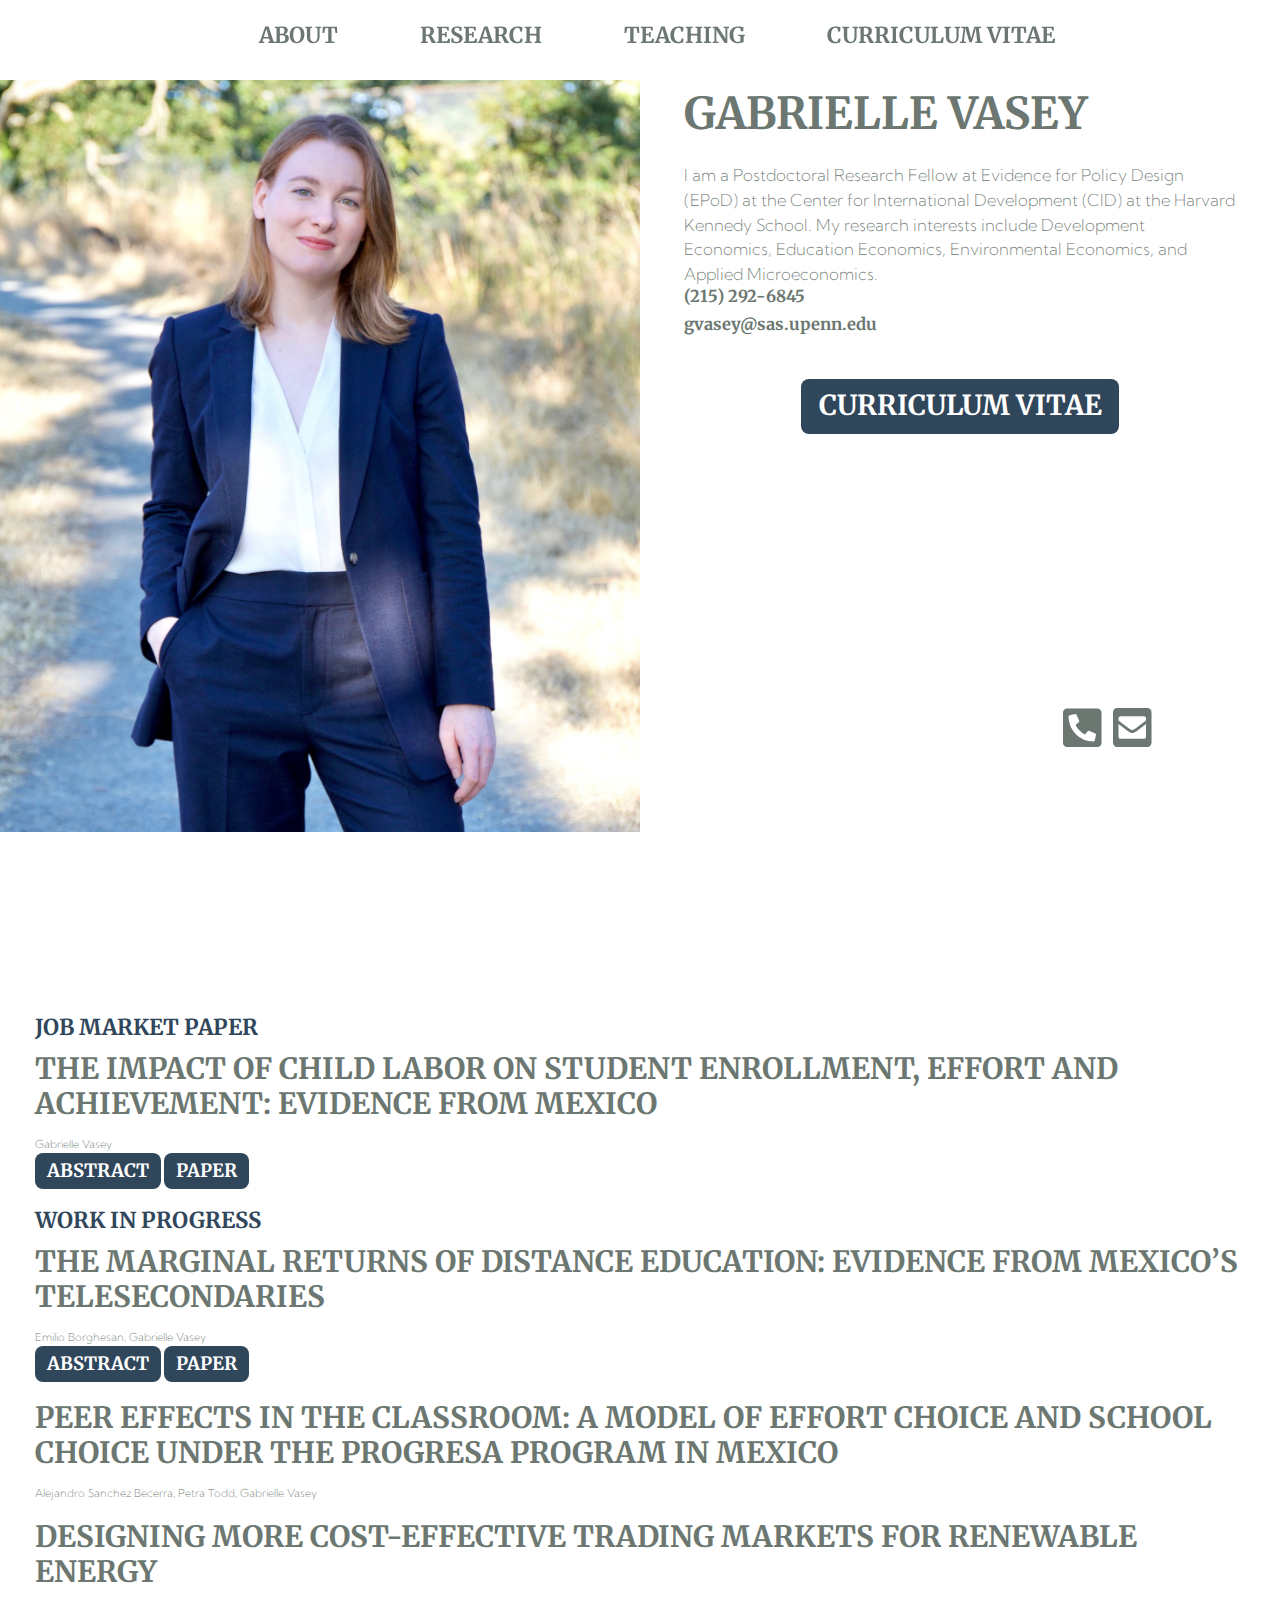
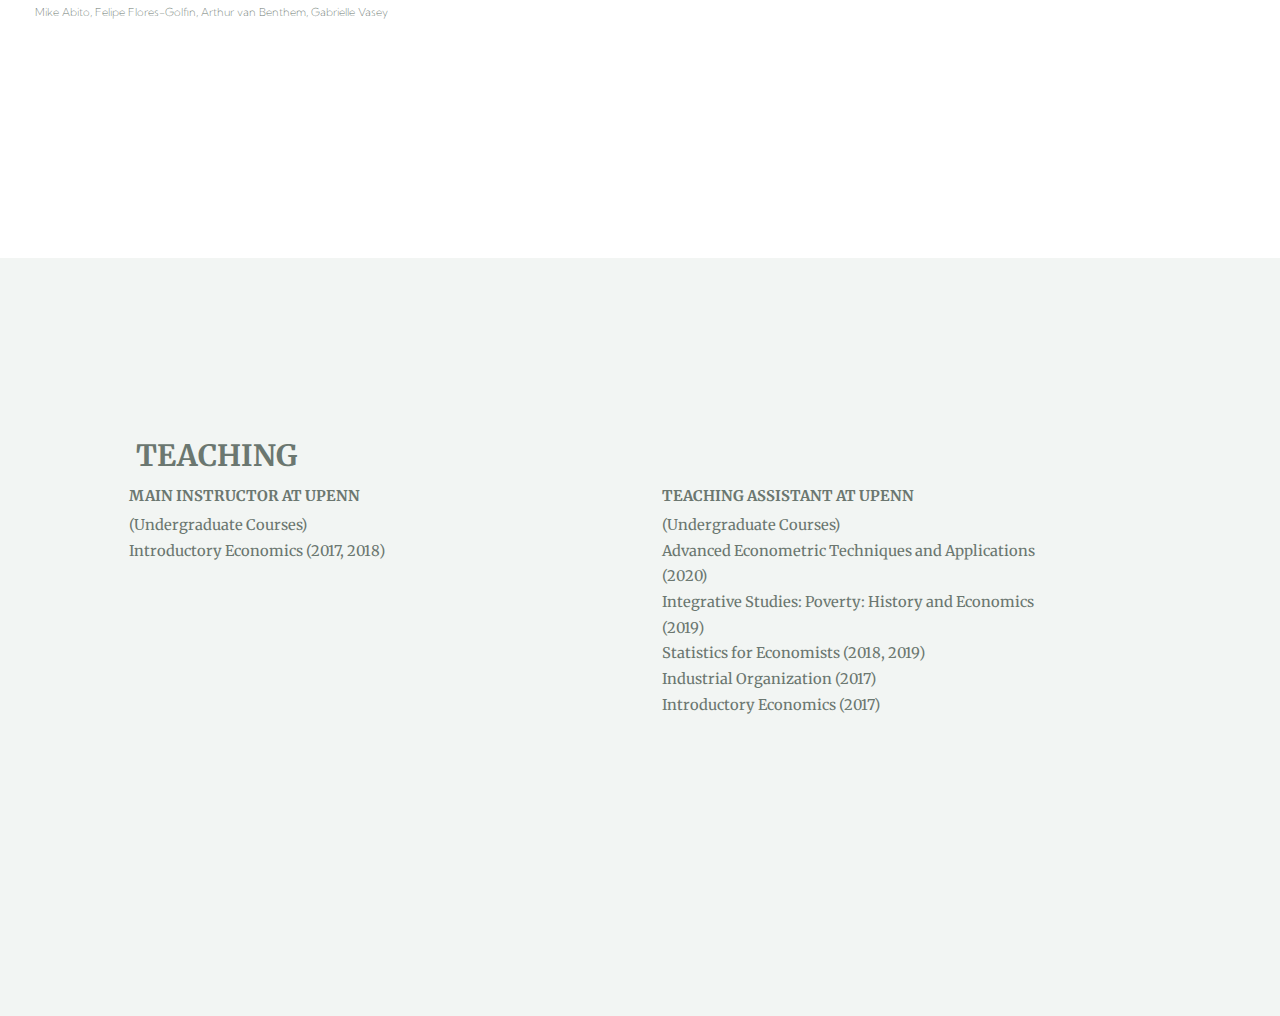
==== index.html @ e234cecf "Add files via upload" ====
<!DOCTYPE HTML>
<!--
	TXT by HTML5 UP
	html5up.net | @ajlkn
	Free for personal and commercial use under the CCA 3.0 license (html5up.net/license)
-->
<html>

	<head>

		<!-- Global site tag (gtag.js) - Google Analytics -->
		<script async src="https://www.googletagmanager.com/gtag/js?id=UA-179769980-1"></script>
		<script>
		  window.dataLayer = window.dataLayer || [];
		  function gtag(){dataLayer.push(arguments);}
		  gtag('js', new Date());

		  gtag('config', 'UA-179769980-1');
		</script>


		<title>Gabrielle Vasey</title>
		<meta charset="utf-8" />
		<meta name="viewport" content="width=device-width, initial-scale=1, user-scalable=no" />
		<meta name="keywords" content="Gabrielle, Gabby, Vasey, Upenn, Econ, Economics" />
		<link rel="stylesheet" href="assets/css/main.css" />
	</head>
	<body class="homepage is-preload">
		<div id="page-wrapper">




			<!-- Header -->
				<header id="header">
					<section id="about">
					<div class="container" >
						<div class="row">
						<profilecut><img src="images/Headshot.jpeg" class="profile"></profilecut>
						<div class="col-6 col-12-medium padd whi">
						<h1><a href="index.html" id="logo">Gabrielle Vasey</a></h1>
						<p class=“off-2”>I am a Postdoctoral Research Fellow at Evidence for Policy Design (EPoD)
							at the Center for International Development (CID) at the Harvard Kennedy School. My
							research interests include Development Economics, Education Economics, Environmental Economics, and
							Applied Microeconomics.</p>
							<h2>(215) 292-6845</h1>
							<h2>gvasey@sas.upenn.edu</h1>
						<ul class="actions">
							<li><a href="GabrielleVasey_CV.pdf" class="button">Curriculum Vitae</a></li>
						</ul></div>
					</div>
					</div>
				</section>
				</header>

			<!-- Nav -->
				<nav class="" id="nav">
					<ul>
						<li><a href="#about">About</a></li>
						<li><a href="#research">Research</a></li>
			<!-- <li><a href="#publications">Publications</a></li> -->
						<li><a href="#teaching">Teaching</a></li>
						<li><a href="GabrielleVasey_CV.pdf">Curriculum Vitae</a></li>
						<a href="tel:2152926845" class="fas fa-phone-square-alt aaaa" ></a>
						<a class="fas fa-envelope-square aaab" href="mailto:gvasey@sas.upenn.edu"></a>
					</ul>
				</nav>

				<!-- Main -->
				<section id="research" class="research smallxsuperypadd">
					<div class="container">

						<div class="row">
							<div class="col-12 	smallpadd">
								<div><h3> Job Market Paper</h3><h1>The Impact of Child Labor on Student Enrollment, Effort and Achievement: Evidence from Mexico</h1><p class="authors">Gabrielle Vasey </p></div>
								<a class="button" href="#popup1">Abstract</a>
								<div id="popup1" class="overlay">
									<div class="popup">
										<div class="padd">
										<h1>How Child Labor Impacts School Enrollment, Student Effort and Achievement
											in Mexican Junior High Schools</h1>
										<a class="close" href="#research">&times;</a>
										<div class="content">
										Abstract: When school-age children work, their education competes for their time and effort, which may lead to lower educational attainment and academic achievement. This paper develops and estimates a model of student achievement in Mexico, in which students make decisions on school enrollment, study effort and labor supply, taking into account locally available schooling options and wages. All of these decisions can affect their academic achievement in math and Spanish, which is modeled using a value-added framework. The model is a random utility model over discrete school-work alternatives, where study effort is determined as the outcome of an optimization problem under each of these alternatives. The model is estimated using a large administrative test score database on Mexican 6th grade students combined with survey data on students, parents and schools, geocode data on school locations, and wage data from the Mexican census. The empirical results show that if students were prohibited from working while in school, the national dropout rate would increase by approximately 20%, while achievement would increase in both math and Spanish. Expanding the conditional cash transfer, either in terms of the magnitude of the cash benefits or the coverage, in conjunction with prohibiting working while in school is an operational policy that would greatly reduce dropout while maintaining the gains in achievement.
										</div>
									</div>
									</div>
								</div>
									<a href="JMP_GVasey.pdf" class="button">Paper</a>
							</div>


							<div class="col-12 smallpadd">
								<div><h3> Work in Progress</h3><h1>The Marginal Returns of Distance Education: Evidence from Mexico’s Telesecondaries</h1><p class="authors">Emilio Borghesan, Gabrielle Vasey</p></div>
								<a class="button" href="#popup2">Abstract</a>
								<div id="popup2" class="overlay">
									<div class="popup">
										<div class="padd">
										<h1>The Marginal Returns of Distance Education: Evidence from Mexico’s Telesecondaries</h1>
										<a class="close" href="#research">&times;</a>
										<div class="content">
											Abstract: This paper analyzes a large-scale and long-running distance education program in Mexico. We estimate marginal treatment effects (MTEs) for learning in math and Spanish in telescundarias relative to traditional Mexican secondary schools using an empirical framework that allows for unobserved sorting on gains. The estimated MTEs reveal that school choice is not random and that the average student experiences significant improvements in both math and Spanish after just one year of attendance in telesecundarias. We conclude by estimating the effects of counterfactual policies that expand access to telesecundarias, and we conduct distributional analysis showing that telesecundarias reduce two prominent test score "gaps."
										</div>
									</div>
									</div>
								</div>
									<a href="MarginalReturns_BorghesanVasey.pdf" class="button">Paper</a>
							</div>


							<div class="col-12 smallpadd">
								<div><h1>Peer Effects in the Classroom: A Model of Effort Choice and School Choice

									under the Progresa Program in Mexico</h1><p class="authors">Alejandro Sanchez Becerra, Petra Todd, Gabrielle Vasey</p></div>
							</div>

							<div class="col-12 smallpadd">
								<div><h1>Designing More Cost-Effective Trading Markets for Renewable Energy
</h1><p class="authors">Mike Abito, Felipe Flores-Golfin, Arthur van Benthem, Gabrielle Vasey
</p></div>
							</div>










						</div>
					</div>
				</section>


				<wrapper class="superypadd bg" id="teaching" >









					<div class="container">
						<div class="row superypadd">
							<div class="col-12 off-1">
								<h1 class="smallxpadd">Teaching</h1>

							</div>

							<div class="col-4 off-1">
								<ul>
									<li><h4>Main Instructor at UPenn</h4></li>
									<li>(Undergraduate Courses)</li>
									<li>Introductory Economics (2017, 2018)</li>
								</ul>

							</div>
							<div class="col-4 off-1">
								<ul>
									<li><h4>Teaching Assistant at UPenn</h4></li>
									<li>(Undergraduate Courses)</li>
									<li>Advanced Econometric Techniques and Applications (2020)</li>
									<li>Integrative Studies: Poverty: History and Economics (2019)</li>
									<li>Statistics for Economists (2018, 2019)</li>
									<li>Industrial Organization (2017)</li>
									<li>Introductory Economics (2017)</li>
								</ul>
							</div>
						</div>
						<div class="row ypadd">
						</div>
					</div>
				</wrapper>


			<!-- Banner
				<section id="publications" class="superypadd">
					<div class="content bg">

					</div>
				</section>
 -->

			<!-- Footer -->
				<footer id="teaching" class="">

				</footer>

		</div>

		<!-- Scripts -->
			<script src="assets/js/jquery.min.js"></script>
			<script src="assets/js/jquery.dropotron.min.js"></script>
			<script src="assets/js/jquery.scrolly.min.js"></script>
			<script src="assets/js/browser.min.js"></script>
			<script src="assets/js/breakpoints.min.js"></script>
			<script src="assets/js/util.js"></script>
			<script src="assets/js/main.js"></script>
			<script src="assets/js/obs.js"></script>

			<script>
				/*---------------------------------------*/
				/*	NAVIGATION AND NAVIGATION VISIBLE ON SCROLL
				/*---------------------------------------*/
			   $( window ).on( "load", function() {
				   mainNav();
				   $(window).scroll(function() {
					   mainNav();
				   });
				   function mainNav() {
					   var top = (document.documentElement && document.documentElement.scrollTop) || document.body.scrollTop;
					   if (top > 40) $('.navbar-fixed-top').stop().animate({
						   "opacity": '1',
						   "top": '0'
					   });
					   else $('.navbar-fixed-top').stop().animate({
						   "top": '-70',
						   "opacity": '0'
					   });

				   }
					});
			   </script>

<style>

	.teaching{
	height: 100%;
		color: red;
		background: url("images/Background.png");
	}

  </style>

	</body>
</html>
---- assets/css/main.css ----
@import url("fontawesome-all.min.css");
@import url('https://fonts.googleapis.com/css2?family=Merriweather:wght@300&display=swap');
@import url('https://fonts.googleapis.com/css2?family=Kumbh+Sans:wght@300;700&display=swap');

html, body, div, span, applet, object,
iframe, h1, h2, h3, h4, h5, h6, p, blockquote,
pre, a, abbr, acronym, address, big, cite,
code, del, dfn, em, ins, kbd, q, s, samp,
small, strike, strong, sub, sup, tt, var, b,
u, i, center, dl, dt, dd, ol, ul, li, fieldset,
form, label, legend, table, caption, tbody,
tfoot, thead, tr, th, td, article, aside,
canvas, details, embed, figure, figcaption,
footer, header, hgroup, menu, nav, output, ruby,
section, summary, time, mark, audio, video {
	margin: 0;
	padding: 0;
	border: 0;
	vertical-align: baseline;
	text-decoration: none;	

/*
*/

}



p {
	margin: 0;
	padding: 0;
	border: 0;
	font-size: 0.75em;
	vertical-align: baseline;
	font-weight: 200;
	font-family: 'Kumbh Sans', sans-serif;
	line-height: 1.5;
}






.bg{
	background: url("/images/Background.png") 0 0;

}

.bgcolor{
	background-color: rgba(255,255,255,0.125);
}


.smallpadd{
	padding: 0 1.4em 1.2em 1.4em	;
	text-align: left;
}
.padd{
	padding: 4em 2em;
	text-align: left;
}
.ypadd{
	padding: 4em 0 ;
}
.-ypadd{
	padding: -100% 0 0 0 ;
}
.superypadd{
	padding: 15em 0 ;
}
.xpadd{
	padding: 0 4em;
}
.smallxpadd{
	padding: 0 1em;
}
.smallxsuperypadd{
	padding: 15em 1em;
}
.navbar-fixed-top  {
	top:-70px;
	opacity:0;
	}
article, aside, details, figcaption, figure,
footer, header, hgroup, menu, nav, section {
	display: block;}

body {
	line-height: 1;
}

ol, ul {
	list-style: none;
}

blockquote, q {
	quotes: none;
}

	blockquote:before, blockquote:after, q:before, q:after {
		content: '';
		content: none;
	}

table {
	border-collapse: collapse;
	border-spacing: 0;
}

body {
	-webkit-text-size-adjust: none;
}

mark {
	background-color: transparent;
	color: inherit;
}

input::-moz-focus-inner {
	border: 0;
	padding: 0;
}

.profile{
	width: 100%;
	margin-bottom: -4px;
}

profilecut {

	padding-top: 80px;
	left: 0;
	width: 50%;
}
input, select, textarea {
	-moz-appearance: none;
	-webkit-appearance: none;
	-ms-appearance: none;
	appearance: none;
}



.box {
	width: 40%;
	margin: 0 auto;
	background: rgba(255,255,255,0.2);
	padding: 35px;
	border: 2px solid #fff;
	border-radius: 20px/50px;
	background-clip: padding-box;
	text-align: center;
  }
  
  .button {
	font-size: 1em;
	padding: 10px;
	color: #fff;
	border: 2px solid #30465b;
	border-radius: 20px/50px;
	text-decoration: none;
	cursor: pointer;
	transition: all 0.3s ease-out;
  }
  .button:hover {
	background: #30465b;
  }
  
/* popup */

  .overlay {
	position: fixed;
	top: 0;
	bottom: 0;
	left: 0;
	right: 0;
	background: rgba(0, 0, 0, 0.7);
	transition: opacity 500ms;
	visibility: hidden;
	opacity: 0;
  }
  .overlay:target {
	visibility: visible;
	opacity: 1;
  }
  
  .popup {
	overflow-y: auto;
	margin: 15em auto;
	padding: 20px;
	background: #fff;
	width: 60%;
	max-height: 65%;
	position: relative;
	transition: all 5s ease-in-out;
  }
  
  .popup h2 {
	color: #333;
	font-family: 'Merriweather', serif;
  }
  .popup .close {
	position: absolute;
	top: 20px;
	right: 30px;
	transition: all 200ms;
	font-size: 30px;
	font-weight: bold;
	text-decoration: none;
	color: #333;
  }
  .popup .close:hover {
	color: #30465b;
  }
  .popup .content {
	max-height: 30%;
	overflow: auto;
  }
  
  @media screen and (max-width: 700px){
	.box{
	  width: 70%;
	}
	.popup{
	  width: 70%;
	}
  }


/* Basic */

	html {
		box-sizing: border-box;
	}

	*, *:before, *:after {
		box-sizing: inherit;
	}

	body {
		background: #f2f5f3;
	}

		body.is-preload *, body.is-preload *:before, body.is-preload *:after {
			-moz-animation: none !important;
			-webkit-animation: none !important;
			-ms-animation: none !important;
			animation: none !important;
			-moz-transition: none !important;
			-webkit-transition: none !important;
			-ms-transition: none !important;
			transition: none !important;
		}

	body, input, textarea, select {
		font-family: 'Merriweather', serif;
		font-weight: 400;
		color: #6b7770;
		font-size: 13pt;
		line-height: 2em;
	}

	h1, h3, h4, h5, h6 {
		font-family: 'Merriweather', serif;
		font-weight: 700;
		text-transform: uppercase;
		color: #6b7770;
		margin: 0 0 0.5em 0;
		line-height: 1.2;
	}

	h2 {
		font-family: 'Merriweather', serif;
		font-weight: 700;
		color: #6b7770;
		margin: 0 0 0.5em 0;
		line-height: 1.2;
	}

	h1 a, h2 a, h3 a, h4 a, h5 a, h6 a {
		text-decoration: none;
		color: inherit;
	}

	h2 {
		font-size: 1.5em;
	}
	h2 {
		font-size: 0.75em;
	}

		h2.major {
			position: relative;
			border-top: solid 5px #e7eae8;
			font-size: 1.65em;
			text-align: center;
			margin: 0 0 3em 0;
			top: 0.775em;
		}

			h2.major span {
				background: #fff;
				position: relative;
				display: inline-block;
				top: -0.775em;
				padding: 0 1.25em 0 1.25em;
			}

	h3 {
		
		color:  #30465b;
		font-size: 1.5em;

	}

	a {
		color: #6b7770;
	}

		a:hover {
			text-decoration: none;
		}

	b, strong {
		font-weight: 700;
		color: #6b7770;
	}

	i, em {
		font-style: italic;
	}

	br.clear {
		clear: both;
	}

	sub {
		position: relative;
		top: 0.5em;
		font-size: 0.8em;
	}

	sup {
		position: relative;
		top: -0.5em;
		font-size: 0.8em;
	}

	hr {
		border: 0;
		border-top: solid 2px #E7EAE8;
		margin: 0 0 3em 0;
	}

	blockquote {
		border-left: solid 5px #E7EAE8;
		padding: 1em 0 1em 1.5em;
		font-style: italic;
	}


/* Section/Article */

	section, article {
		margin-bottom: 6em;
		background-color: white;
	}

		section > :last-child, section:last-child, article > :last-child, article:last-child {
			margin-bottom: 0;
		}

	header > p {
		display: block;
		font-family: 'Merriweather', serif;
		font-weight: 700;
		text-transform: none;
		color: #c1cac5;
	}

/* Container */

	.container {
		margin: 0 auto;
		max-width: 100%;
		width: 64em;
		padding: 0;
	}

		@media screen and (max-width: 1680px) {

			.container {
				width: 100%;
			}

		}

		@media screen and (max-width: 1280px) {

			.container {
				width: 100%;
			}

		}

		@media screen and (max-width: 980px) {

			.container {
				width: 100%;
			}

		}

		@media screen and (max-width: 736px) {

			.container {
				width: 100%;
			}

		}

		@media screen and (max-width: 360px) {

			.container {
				width: 100%;
			}

		}

/* Row */

	.row {
		display: flex;
		flex-wrap: wrap;
		box-sizing: border-box;
		align-items: stretch;
	}

		.row > * {
			box-sizing: border-box;
		}

		.row.gtr-uniform > * > :last-child {
			margin-bottom: 0;
		}

		.row.aln-left {
			justify-content: flex-start;
		}

		.row.aln-center {
			justify-content: center;
		}

		.row.aln-right {
			justify-content: flex-end;
		}

		.row.aln-top {
			align-items: flex-start;
		}

		.row.aln-middle {
			align-items: center;
		}

		.row.aln-bottom {
			align-items: flex-end;
		}

		.row > .imp {
			order: -1;
		}

		.row > .col-1 {
			width: 8.33333%;
		}

		.row > .off-1 {
			margin-left: 8.33333%;
		}

		.row > .col-2 {
			width: 16.66667%;
		}

		.row > .off-2 {
			margin-left: 16.66667%;
		}

		.row > .col-3 {
			width: 25%;
		}

		.row > .off-3 {
			margin-left: 25%;
		}

		.row > .col-4 {
			width: 33.33333%;
		}

		.row > .off-4 {
			margin-left: 33.33333%;
		}

		.row > .col-5 {
			width: 41.66667%;
		}

		.row > .off-5 {
			margin-left: 41.66667%;
		}

		.row > .col-6 {
			width: 50%;
		}

		.row > .off-6 {
			margin-left: 50%;
		}

		.row > .col-7 {
			width: 58.33333%;
		}

		.row > .off-7 {
			margin-left: 58.33333%;
		}

		.row > .col-8 {
			width: 66.66667%;
		}

		.row > .off-8 {
			margin-left: 66.66667%;
		}

		.row > .col-9 {
			width: 75%;
		}

		.row > .off-9 {
			margin-left: 75%;
		}

		.row > .col-10 {
			width: 83.33333%;
		}

		.row > .off-10 {
			margin-left: 83.33333%;
		}

		.row > .col-11 {
			width: 91.66667%;
		}

		.row > .off-11 {
			margin-left: 91.66667%;
		}

		.row > .col-12 {
			width: 100%;
		}

		.row > .off-12 {
			margin-left: 100%;
		}

		.row.gtr-0 {
			margin-top: 0px;
			margin-left: 0px;
		}

			.row.gtr-0 > * {
				padding: 0px 0 0 0px;
			}

			.row.gtr-0.gtr-uniform {
				margin-top: 0px;
			}

				.row.gtr-0.gtr-uniform > * {
					padding-top: 0px;
				}

		.row.gtr-25 {
			margin-top: -12.5px;
			margin-left: -12.5px;
		}

			.row.gtr-25 > * {
				padding: 12.5px 0 0 12.5px;
			}

			.row.gtr-25.gtr-uniform {
				margin-top: -12.5px;
			}

				.row.gtr-25.gtr-uniform > * {
					padding-top: 12.5px;
				}

		.row.gtr-50 {
			margin-top: -25px;
			margin-left: -25px;
		}

			.row.gtr-50 > * {
				padding: 25px 0 0 25px;
			}

			.row.gtr-50.gtr-uniform {
				margin-top: -25px;
			}

				.row.gtr-50.gtr-uniform > * {
					padding-top: 25px;
				}

		.row {
			margin-top: -50px;
		}

			.row.gtr-uniform {
				margin-top: -50px;
			}

				.row.gtr-uniform > * {
					padding-top: 50px;
				}

		.row.gtr-150 {
			margin-top: -75px;
			margin-left: -75px;
		}

			.row.gtr-150 > * {
				padding: 75px 0 0 75px;
			}

			.row.gtr-150.gtr-uniform {
				margin-top: -75px;
			}

				.row.gtr-150.gtr-uniform > * {
					padding-top: 75px;
				}

		.row.gtr-200 {
			margin-top: -100px;
			margin-left: -100px;
		}

			.row.gtr-200 > * {
				padding: 100px 0 0 100px;
			}

			.row.gtr-200.gtr-uniform {
				margin-top: -100px;
			}

				.row.gtr-200.gtr-uniform > * {
					padding-top: 100px;
				}

		@media screen and (max-width: 1680px) {

			.row {
				display: flex;
				flex-wrap: wrap;
				box-sizing: border-box;
				align-items: stretch;
			}

				.row > * {
					box-sizing: border-box;
				}

				.row.gtr-uniform > * > :last-child {
					margin-bottom: 0;
				}

				.row.aln-left {
					justify-content: flex-start;
				}

				.row.aln-center {
					justify-content: center;
				}

				.row.aln-right {
					justify-content: flex-end;
				}

				.row.aln-top {
					align-items: flex-start;
				}

				.row.aln-middle {
					align-items: center;
				}

				.row.aln-bottom {
					align-items: flex-end;
				}

				.row > .imp-xlarge {
					order: -1;
				}

				.row > .col-1-xlarge {
					width: 8.33333%;
				}

				.row > .off-1-xlarge {
					margin-left: 8.33333%;
				}

				.row > .col-2-xlarge {
					width: 16.66667%;
				}

				.row > .off-2-xlarge {
					margin-left: 16.66667%;
				}

				.row > .col-3-xlarge {
					width: 25%;
				}

				.row > .off-3-xlarge {
					margin-left: 25%;
				}

				.row > .col-4-xlarge {
					width: 33.33333%;
				}

				.row > .off-4-xlarge {
					margin-left: 33.33333%;
				}

				.row > .col-5-xlarge {
					width: 41.66667%;
				}

				.row > .off-5-xlarge {
					margin-left: 41.66667%;
				}

				.row > .col-6-xlarge {
					width: 50%;
				}

				.row > .off-6-xlarge {
					margin-left: 50%;
				}

				.row > .col-7-xlarge {
					width: 58.33333%;
				}

				.row > .off-7-xlarge {
					margin-left: 58.33333%;
				}

				.row > .col-8-xlarge {
					width: 66.66667%;
				}

				.row > .off-8-xlarge {
					margin-left: 66.66667%;
				}

				.row > .col-9-xlarge {
					width: 75%;
				}

				.row > .off-9-xlarge {
					margin-left: 75%;
				}

				.row > .col-10-xlarge {
					width: 83.33333%;
				}

				.row > .off-10-xlarge {
					margin-left: 83.33333%;
				}

				.row > .col-11-xlarge {
					width: 91.66667%;
				}

				.row > .off-11-xlarge {
					margin-left: 91.66667%;
				}

				.row > .col-12-xlarge {
					width: 100%;
				}

				.row > .off-12-xlarge {
					margin-left: 100%;
				}

				.row.gtr-0 {
					margin-top: 0px;
					margin-left: 0px;
				}

					.row.gtr-0 > * {
						padding: 0px 0 0 0px;
					}

					.row.gtr-0.gtr-uniform {
						margin-top: 0px;
					}

						.row.gtr-0.gtr-uniform > * {
							padding-top: 0px;
						}

				.row.gtr-25 {
					margin-top: -12.5px;
					margin-left: -12.5px;
				}

					.row.gtr-25 > * {
						padding: 12.5px 0 0 12.5px;
					}

					.row.gtr-25.gtr-uniform {
						margin-top: -12.5px;
					}

						.row.gtr-25.gtr-uniform > * {
							padding-top: 12.5px;
						}

				.row.gtr-50 {
					margin-top: -25px;
					margin-left: -25px;
				}

					.row.gtr-50 > * {
						padding: 25px 0 0 25px;
					}

					.row.gtr-50.gtr-uniform {
						margin-top: -25px;
					}

						.row.gtr-50.gtr-uniform > * {
							padding-top: 25px;
						}

				.row {
					margin-top: -50px;
				}

					.row.gtr-uniform {
						margin-top: -50px;
					}

						.row.gtr-uniform > * {
							padding-top: 50px;
						}

				.row.gtr-150 {
					margin-top: -75px;
					margin-left: -75px;
				}

					.row.gtr-150 > * {
						padding: 75px 0 0 75px;
					}

					.row.gtr-150.gtr-uniform {
						margin-top: -75px;
					}

						.row.gtr-150.gtr-uniform > * {
							padding-top: 75px;
						}

				.row.gtr-200 {
					margin-top: -100px;
					margin-left: -100px;
				}

					.row.gtr-200 > * {
						padding: 100px 0 0 100px;
					}

					.row.gtr-200.gtr-uniform {
						margin-top: -100px;
					}

						.row.gtr-200.gtr-uniform > * {
							padding-top: 100px;
						}

		}

		@media screen and (max-width: 1280px) {

			.row {
				display: flex;
				flex-wrap: wrap;
				box-sizing: border-box;
				align-items: stretch;
			}

				.row > * {
					box-sizing: border-box;
				}

				.row.gtr-uniform > * > :last-child {
					margin-bottom: 0;
				}

				.row.aln-left {
					justify-content: flex-start;
				}

				.row.aln-center {
					justify-content: center;
				}

				.row.aln-right {
					justify-content: flex-end;
				}

				.row.aln-top {
					align-items: flex-start;
				}

				.row.aln-middle {
					align-items: center;
				}

				.row.aln-bottom {
					align-items: flex-end;
				}

				.row > .imp-large {
					order: -1;
				}

				.row > .col-1-large {
					width: 8.33333%;
				}

				.row > .off-1-large {
					margin-left: 8.33333%;
				}

				.row > .col-2-large {
					width: 16.66667%;
				}

				.row > .off-2-large {
					margin-left: 16.66667%;
				}

				.row > .col-3-large {
					width: 25%;
				}

				.row > .off-3-large {
					margin-left: 25%;
				}

				.row > .col-4-large {
					width: 33.33333%;
				}

				.row > .off-4-large {
					margin-left: 33.33333%;
				}

				.row > .col-5-large {
					width: 41.66667%;
				}

				.row > .off-5-large {
					margin-left: 41.66667%;
				}

				.row > .col-6-large {
					width: 50%;
				}

				.row > .off-6-large {
					margin-left: 50%;
				}

				.row > .col-7-large {
					width: 58.33333%;
				}

				.row > .off-7-large {
					margin-left: 58.33333%;
				}

				.row > .col-8-large {
					width: 66.66667%;
				}

				.row > .off-8-large {
					margin-left: 66.66667%;
				}

				.row > .col-9-large {
					width: 75%;
				}

				.row > .off-9-large {
					margin-left: 75%;
				}

				.row > .col-10-large {
					width: 83.33333%;
				}

				.row > .off-10-large {
					margin-left: 83.33333%;
				}

				.row > .col-11-large {
					width: 91.66667%;
				}

				.row > .off-11-large {
					margin-left: 91.66667%;
				}

				.row > .col-12-large {
					width: 100%;
				}

				.row > .off-12-large {
					margin-left: 100%;
				}

				.row.gtr-0 {
					margin-top: 0px;
					margin-left: 0px;
				}

					.row.gtr-0 > * {
						padding: 0px 0 0 0px;
					}

					.row.gtr-0.gtr-uniform {
						margin-top: 0px;
					}

						.row.gtr-0.gtr-uniform > * {
							padding-top: 0px;
						}

				.row.gtr-25 {
					margin-top: -10px;
					margin-left: -10px;
				}

					.row.gtr-25 > * {
						padding: 10px 0 0 10px;
					}

					.row.gtr-25.gtr-uniform {
						margin-top: -10px;
					}

						.row.gtr-25.gtr-uniform > * {
							padding-top: 10px;
						}

				.row.gtr-50 {
					margin-top: -20px;
					margin-left: -20px;
				}

					.row.gtr-50 > * {
						padding: 20px 0 0 20px;
					}

					.row.gtr-50.gtr-uniform {
						margin-top: -20px;
					}

						.row.gtr-50.gtr-uniform > * {
							padding-top: 20px;
						}

				.row {
					margin-top: -40px;
				}

					.row.gtr-uniform {
						margin-top: -40px;
					}

						.row.gtr-uniform > * {
							padding-top: 40px;
						}

				.row.gtr-150 {
					margin-top: -60px;
					margin-left: -60px;
				}

					.row.gtr-150 > * {
						padding: 60px 0 0 60px;
					}

					.row.gtr-150.gtr-uniform {
						margin-top: -60px;
					}

						.row.gtr-150.gtr-uniform > * {
							padding-top: 60px;
						}

				.row.gtr-200 {
					margin-top: -80px;
					margin-left: -80px;
				}

					.row.gtr-200 > * {
						padding: 80px 0 0 80px;
					}

					.row.gtr-200.gtr-uniform {
						margin-top: -80px;
					}

						.row.gtr-200.gtr-uniform > * {
							padding-top: 80px;
						}

		}

		@media screen and (max-width: 980px) {

			.row {
				display: flex;
				flex-wrap: wrap;
				box-sizing: border-box;
				align-items: stretch;
			}

				.row > * {
					box-sizing: border-box;
				}

				.row.gtr-uniform > * > :last-child {
					margin-bottom: 0;
				}

				.row.aln-left {
					justify-content: flex-start;
				}

				.row.aln-center {
					justify-content: center;
				}

				.row.aln-right {
					justify-content: flex-end;
				}

				.row.aln-top {
					align-items: flex-start;
				}

				.row.aln-middle {
					align-items: center;
				}

				.row.aln-bottom {
					align-items: flex-end;
				}

				.row > .imp-medium {
					order: -1;
				}

				.row > .col-1-medium {
					width: 8.33333%;
				}

				.row > .off-1-medium {
					margin-left: 8.33333%;
				}

				.row > .col-2-medium {
					width: 16.66667%;
				}

				.row > .off-2-medium {
					margin-left: 16.66667%;
				}

				.row > .col-3-medium {
					width: 25%;
				}

				.row > .off-3-medium {
					margin-left: 25%;
				}

				.row > .col-4-medium {
					width: 33.33333%;
				}

				.row > .off-4-medium {
					margin-left: 33.33333%;
				}

				.row > .col-5-medium {
					width: 41.66667%;
				}

				.row > .off-5-medium {
					margin-left: 41.66667%;
				}

				.row > .col-6-medium {
					width: 50%;
				}

				.row > .off-6-medium {
					margin-left: 50%;
				}

				.row > .col-7-medium {
					width: 58.33333%;
				}

				.row > .off-7-medium {
					margin-left: 58.33333%;
				}

				.row > .col-8-medium {
					width: 66.66667%;
				}

				.row > .off-8-medium {
					margin-left: 66.66667%;
				}

				.row > .col-9-medium {
					width: 75%;
				}

				.row > .off-9-medium {
					margin-left: 75%;
				}

				.row > .col-10-medium {
					width: 83.33333%;
				}

				.row > .off-10-medium {
					margin-left: 83.33333%;
				}

				.row > .col-11-medium {
					width: 91.66667%;
				}

				.row > .off-11-medium {
					margin-left: 91.66667%;
				}

				.row > .col-12-medium {
					width: 100%;
				}

				.row > .off-12-medium {
					margin-left: 100%;
				}

				.row.gtr-0 {
					margin-top: 0px;
					margin-left: 0px;
				}

					.row.gtr-0 > * {
						padding: 0px 0 0 0px;
					}

					.row.gtr-0.gtr-uniform {
						margin-top: 0px;
					}

						.row.gtr-0.gtr-uniform > * {
							padding-top: 0px;
						}

				.row.gtr-25 {
					margin-top: -12.5px;
					margin-left: -12.5px;
				}

					.row.gtr-25 > * {
						padding: 12.5px 0 0 12.5px;
					}

					.row.gtr-25.gtr-uniform {
						margin-top: -12.5px;
					}

						.row.gtr-25.gtr-uniform > * {
							padding-top: 12.5px;
						}

				.row.gtr-50 {
					margin-top: -25px;
					margin-left: -25px;
				}

					.row.gtr-50 > * {
						padding: 25px 0 0 25px;
					}

					.row.gtr-50.gtr-uniform {
						margin-top: -25px;
					}

						.row.gtr-50.gtr-uniform > * {
							padding-top: 25px;
						}

				.row {
					margin-top: -50px;
				}
					.row.gtr-uniform {
						margin-top: -50px;
					}

						.row.gtr-uniform > * {
							padding-top: 50px;
						}

				.row.gtr-150 {
					margin-top: -75px;
					margin-left: -75px;
				}

					.row.gtr-150 > * {
						padding: 75px 0 0 75px;
					}

					.row.gtr-150.gtr-uniform {
						margin-top: -75px;
					}

						.row.gtr-150.gtr-uniform > * {
							padding-top: 75px;
						}

				.row.gtr-200 {
					margin-top: -100px;
					margin-left: -100px;
				}

					.row.gtr-200 > * {
						padding: 100px 0 0 100px;
					}

					.row.gtr-200.gtr-uniform {
						margin-top: -100px;
					}

						.row.gtr-200.gtr-uniform > * {
							padding-top: 100px;
						}

		}

		@media screen and (max-width: 736px) {

			.row {
				display: flex;
				flex-wrap: wrap;
				box-sizing: border-box;
				align-items: stretch;
			}

				.row > * {
					box-sizing: border-box;
				}

				.row.gtr-uniform > * > :last-child {
					margin-bottom: 0;
				}

				.row.aln-left {
					justify-content: flex-start;
				}

				.row.aln-center {
					justify-content: center;
				}

				.row.aln-right {
					justify-content: flex-end;
				}

				.row.aln-top {
					align-items: flex-start;
				}

				.row.aln-middle {
					align-items: center;
				}

				.row.aln-bottom {
					align-items: flex-end;
				}

				.row > .imp-small {
					order: -1;
				}

				.row > .col-1-small {
					width: 8.33333%;
				}

				.row > .off-1-small {
					margin-left: 8.33333%;
				}

				.row > .col-2-small {
					width: 16.66667%;
				}

				.row > .off-2-small {
					margin-left: 16.66667%;
				}

				.row > .col-3-small {
					width: 25%;
				}

				.row > .off-3-small {
					margin-left: 25%;
				}

				.row > .col-4-small {
					width: 33.33333%;
				}

				.row > .off-4-small {
					margin-left: 33.33333%;
				}

				.row > .col-5-small {
					width: 41.66667%;
				}

				.row > .off-5-small {
					margin-left: 41.66667%;
				}

				.row > .col-6-small {
					width: 50%;
				}

				.row > .off-6-small {
					margin-left: 50%;
				}

				.row > .col-7-small {
					width: 58.33333%;
				}

				.row > .off-7-small {
					margin-left: 58.33333%;
				}

				.row > .col-8-small {
					width: 66.66667%;
				}

				.row > .off-8-small {
					margin-left: 66.66667%;
				}

				.row > .col-9-small {
					width: 75%;
				}

				.row > .off-9-small {
					margin-left: 75%;
				}

				.row > .col-10-small {
					width: 83.33333%;
				}

				.row > .off-10-small {
					margin-left: 83.33333%;
				}

				.row > .col-11-small {
					width: 91.66667%;
				}

				.row > .off-11-small {
					margin-left: 91.66667%;
				}

				.row > .col-12-small {
					width: 100%;
				}

				.row > .off-12-small {
					margin-left: 100%;
				}

				.row.gtr-0 {
					margin-top: 0px;
					margin-left: 0px;
				}

					.row.gtr-0 > * {
						padding: 0px 0 0 0px;
					}

					.row.gtr-0.gtr-uniform {
						margin-top: 0px;
					}

						.row.gtr-0.gtr-uniform > * {
							padding-top: 0px;
						}

				.row.gtr-25 {
					margin-top: -5px;
					margin-left: -5px;
				}

					.row.gtr-25 > * {
						padding: 5px 0 0 5px;
					}

					.row.gtr-25.gtr-uniform {
						margin-top: -5px;
					}

						.row.gtr-25.gtr-uniform > * {
							padding-top: 5px;
						}

				.row.gtr-50 {
					margin-top: -10px;
					margin-left: -10px;
				}

					.row.gtr-50 > * {
						padding: 10px 0 0 10px;
					}

					.row.gtr-50.gtr-uniform {
						margin-top: -10px;
					}

						.row.gtr-50.gtr-uniform > * {
							padding-top: 10px;
						}

				.row {
					margin-top: -20px;
					margin-left: -20px;
				}

					.row.gtr-uniform {
						margin-top: -20px;
					}

						.row.gtr-uniform > * {
							padding-top: 20px;
						}

				.row.gtr-150 {
					margin-top: -30px;
					margin-left: -30px;
				}

					.row.gtr-150 > * {
						padding: 30px 0 0 30px;
					}

					.row.gtr-150.gtr-uniform {
						margin-top: -30px;
					}

						.row.gtr-150.gtr-uniform > * {
							padding-top: 30px;
						}

				.row.gtr-200 {
					margin-top: -40px;
					margin-left: -40px;
				}

					.row.gtr-200 > * {
						padding: 40px 0 0 40px;
					}

					.row.gtr-200.gtr-uniform {
						margin-top: -40px;
					}

						.row.gtr-200.gtr-uniform > * {
							padding-top: 40px;
						}

		}

		@media screen and (max-width: 360px) {

			.row {
				display: flex;
				flex-wrap: wrap;
				box-sizing: border-box;
				align-items: stretch;
			}

				.row > * {
					box-sizing: border-box;
				}

				.row.gtr-uniform > * > :last-child {
					margin-bottom: 0;
				}

				.row.aln-left {
					justify-content: flex-start;
				}

				.row.aln-center {
					justify-content: center;
				}

				.row.aln-right {
					justify-content: flex-end;
				}

				.row.aln-top {
					align-items: flex-start;
				}

				.row.aln-middle {
					align-items: center;
				}

				.row.aln-bottom {
					align-items: flex-end;
				}

				.row > .imp-xsmall {
					order: -1;
				}

				.row > .col-1-xsmall {
					width: 8.33333%;
				}

				.row > .off-1-xsmall {
					margin-left: 8.33333%;
				}

				.row > .col-2-xsmall {
					width: 16.66667%;
				}

				.row > .off-2-xsmall {
					margin-left: 16.66667%;
				}

				.row > .col-3-xsmall {
					width: 25%;
				}

				.row > .off-3-xsmall {
					margin-left: 25%;
				}

				.row > .col-4-xsmall {
					width: 33.33333%;
				}

				.row > .off-4-xsmall {
					margin-left: 33.33333%;
				}

				.row > .col-5-xsmall {
					width: 41.66667%;
				}

				.row > .off-5-xsmall {
					margin-left: 41.66667%;
				}

				.row > .col-6-xsmall {
					width: 50%;
				}

				.row > .off-6-xsmall {
					margin-left: 50%;
				}

				.row > .col-7-xsmall {
					width: 58.33333%;
				}

				.row > .off-7-xsmall {
					margin-left: 58.33333%;
				}

				.row > .col-8-xsmall {
					width: 66.66667%;
				}

				.row > .off-8-xsmall {
					margin-left: 66.66667%;
				}

				.row > .col-9-xsmall {
					width: 75%;
				}

				.row > .off-9-xsmall {
					margin-left: 75%;
				}

				.row > .col-10-xsmall {
					width: 83.33333%;
				}

				.row > .off-10-xsmall {
					margin-left: 83.33333%;
				}

				.row > .col-11-xsmall {
					width: 91.66667%;
				}

				.row > .off-11-xsmall {
					margin-left: 91.66667%;
				}

				.row > .col-12-xsmall {
					width: 100%;
				}

				.row > .off-12-xsmall {
					margin-left: 100%;
				}

				.row.gtr-0 {
					margin-top: 0px;
					margin-left: 0px;
				}

					.row.gtr-0 > * {
						padding: 0px 0 0 0px;
					}

					.row.gtr-0.gtr-uniform {
						margin-top: 0px;
					}

						.row.gtr-0.gtr-uniform > * {
							padding-top: 0px;
						}

				.row.gtr-25 {
					margin-top: -3.75px;
					margin-left: -3.75px;
				}

					.row.gtr-25 > * {
						padding: 3.75px 0 0 3.75px;
					}

					.row.gtr-25.gtr-uniform {
						margin-top: -3.75px;
					}

						.row.gtr-25.gtr-uniform > * {
							padding-top: 3.75px;
						}

				.row.gtr-50 {
					margin-top: -7.5px;
					margin-left: -7.5px;
				}

					.row.gtr-50 > * {
						padding: 7.5px 0 0 7.5px;
					}

					.row.gtr-50.gtr-uniform {
						margin-top: -7.5px;
					}

						.row.gtr-50.gtr-uniform > * {
							padding-top: 7.5px;
						}

				.row {
					margin-top: -15px;
					margin-left: -15px;
				}


					.row.gtr-uniform {
						margin-top: -15px;
					}

						.row.gtr-uniform > * {
							padding-top: 15px;
						}

				.row.gtr-150 {
					margin-top: -22.5px;
					margin-left: -22.5px;
				}

					.row.gtr-150 > * {
						padding: 22.5px 0 0 22.5px;
					}

					.row.gtr-150.gtr-uniform {
						margin-top: -22.5px;
					}

						.row.gtr-150.gtr-uniform > * {
							padding-top: 22.5px;
						}

				.row.gtr-200 {
					margin-top: -30px;
					margin-left: -30px;
				}

					.row.gtr-200 > * {
						padding: 30px 0 0 30px;
					}

					.row.gtr-200.gtr-uniform {
						margin-top: -30px;
					}

						.row.gtr-200.gtr-uniform > * {
							padding-top: 30px;
						}

		}

/* Image */

	.image {
		position: relative;
		display: inline-block;
		border-radius: 8px;
	}

		.image img {
			display: block;
			width: 100%;
			border-radius: 8px;
		}

		.image:before {
			content: '';
			position: absolute;
			left: 0;
			top: 0;
			width: 100%;
			height: 100%;
			border-radius: 8px;
		}

		.image.fit {
			display: block;
			width: 100%;
		}

		.image.featured {
			display: block;
			width: 100%;
			margin: 0 0 2em 0;
		}

		.image.left {
			float: left;
			margin: 0 2em 2em 0;
		}

		.image.centered {
			display: block;
			margin: 0 0 2em 0;
		}

			.image.centered img {
				margin: 0 auto;
				width: auto;
			}

/* Button */

	input[type="button"],
	input[type="submit"],
	input[type="reset"],
	button,
	.button {
		-webkit-appearance: none;
		display: inline-block;
		font-family: 'Merriweather', serif;
		font-weight: 700;
		text-transform: uppercase;
		text-decoration: none;
		background:  #30465b;
		color: #fff;
		border: 0;
		line-height: 1em;
		border-radius: 8px;
		outline: 0;
		cursor: pointer;
		-moz-transition: background-color .2s ease-in-out;
		-webkit-transition: background-color .2s ease-in-out;
		-o-transition: background-color .2s ease-in-out;
		-ms-transition: background-color .2s ease-in-out;
		transition: background-color .2s ease-in-out;
		font-size: 1.25em;
		padding: 0.5em 0.65em;
		text-align: center;
	}

		input[type="button"]:hover,
		input[type="submit"]:hover,
		input[type="reset"]:hover,
		button:hover,
		.button:hover {
			background:   #728b9f;
		}

		input[type="button"]:active,
		input[type="submit"]:active,
		input[type="reset"]:active,
		button:active,
		.button:active {
			background:  #728b9f;
		}

		input[type="button"].alt,
		input[type="submit"].alt,
		input[type="reset"].alt,
		button.alt,
		.button.alt {
			background: #c1cac5;
		}

			input[type="button"].alt:hover,
			input[type="submit"].alt:hover,
			input[type="reset"].alt:hover,
			button.alt:hover,
			.button.alt:hover {
				background: #ccd5d0;
			}

			input[type="button"].alt:active,
			input[type="submit"].alt:active,
			input[type="reset"].alt:active,
			button.alt:active,
			.button.alt:active {
				background: #b1bab5;
			}

		input[type="button"].large,
		input[type="submit"].large,
		input[type="reset"].large,
		button.large,
		.button.large {
			font-size: 1.65em;
		}

/* List */

	ul {
		list-style-type: none;
		padding-left: 1em;
	}

		ul li {
			padding-left: 0.5em;
		}

	ol {
		list-style-type: none;
		padding-left: 1.25em;
	}

	ol li {
		padding-left: 0.25em;
	}
	.aaaa {
		font-size: 2em;
		top: 850%;
		position: absolute;
		right: calc(10% + 50px);
	}
	.aaab {
		font-size: 2em;
		top: 850%;
		right: 10%;
		position: absolute;
	}

/* Divided */

	ul.divided {
		list-style: none;
		padding-left: 0;
	}

		ul.divided > li {
			border-top: solid 2px #e7eae8;
			padding-top: 0.45em;
			margin-top: 0.45em;
			padding-left: 0;
		}

			ul.divided > li:first-child {
				border-top: 0;
				padding-top: 0;
				margin-top: 0;
			}

/* Actions */

	ul.actions {
		list-style: none;
		padding-left: 0;
		text-align: center;
		margin: 2em 0 0 0;
	}

		ul.actions li {
			display: inline-block;
			margin: 0 0 0 1em;
			padding-left: 0;
		}

			ul.actions li:first-child {
				margin-left: 0;
			}

/* Contact */

	ul.contact {
		list-style: none;
		padding-left: 0;
		cursor: default;
	}

		ul.contact li {
			-moz-transition: top .15s ease-in-out;
			-webkit-transition: top .15s ease-in-out;
			-ms-transition: top .15s ease-in-out;
			transition: top .15s ease-in-out;
			position: relative;
			display: inline-block;
			margin: 0 0.25em 0 0.25em;
			top: 0;
			padding-left: 0;
		}

			ul.contact li a {
				-moz-transition: background-color .2s ease-in-out;
				-webkit-transition: background-color .2s ease-in-out;
				-ms-transition: background-color .2s ease-in-out;
				transition: background-color .2s ease-in-out;
				display: block;
				position: relative;
				width: 48px;
				height: 48px;
				border-radius: 6px;
				outline: 0;
				background: #c1cac5;
				text-align: center;
			}

				ul.contact li a:before {
					color: #f2f5f3;
					font-size: 32px;
					line-height: 48px;
				}

			ul.contact li:hover {
				top: -5px;
			}

				ul.contact li:hover a.fa-facebook {
					background-color: #3C5A98;
				}

				ul.contact li:hover a.fa-twitter {
					background-color: #2DAAE4;
				}

				ul.contact li:hover a.fa-dribbble {
					background-color: #C4376B;
				}

				ul.contact li:hover a.fa-linkedin {
					background-color: #006599;
				}

				ul.contact li:hover a.fa-instagram {
					background-color: #2E5E86;
				}

				ul.contact li:hover a.fa-google-plus {
					background-color: #DA2713;
				}

			ul.contact li:active {
				top: 0;
			}

/* Special */

	ul.special {
		list-style: none;
		padding-left: 0;
		cursor: default;
		position: relative;
		margin: -2em 0 4em -2em;
	}

		ul.special li {
			-moz-transition: top .15s ease-in-out;
			-webkit-transition: top .15s ease-in-out;
			-ms-transition: top .15s ease-in-out;
			transition: top .15s ease-in-out;
			position: relative;
			display: inline-block;
			top: 0;
			padding: 2em 0 0 2em;
		}

			ul.special li a {
				display: block;
				outline: 0;
			}

				ul.special li a:before {
					-moz-transition: background-color .2s ease-in-out;
					-webkit-transition: background-color .2s ease-in-out;
					-ms-transition: background-color .2s ease-in-out;
					transition: background-color .2s ease-in-out;
					display: block;
					text-align: center;
					background: #c1cac5;
					border-radius: 100%;
					width: 2.25em;
					height: 2.25em;
					line-height: 2.175em;
					font-size: 5em;
					color: #fff;
				}

			ul.special li:hover {
				top: -1em;
			}

				ul.special li:hover a:before {
					background: #b9d2ce;
				}

/* Meta */

	ul.meta {
		font-size: 0.85em;
		color: #a1aaa5;
		list-style: none;
		padding-left: 0;
	}

		ul.meta li {
			position: relative;
			display: inline-block;
			margin-left: 1em;
			padding-left: 0;
		}

			ul.meta li a {
				color: inherit;
				outline: 0;
			}

			ul.meta li:first-child {
				margin-left: 0;
			}

			ul.meta li:before {
				opacity: 0.5;
				cursor: default;
				margin-right: 0.5em;
			}

/* Menu */

	ul.menu {
		list-style: none;
		padding-left: 0;
	}

		ul.menu li {
			border-left: solid 1px #E7EAE8;
			display: inline-block;
			padding: 0 0 0 0.75em;
			margin: 0 0 0 0.75em;
		}

			ul.menu li:first-child {
				border-left: 0;
				margin-left: 0;
				padding-left: 0;
			}

/* Forms */

	form label {
		display: block;
		margin: 0 0 1em 0;
		font-family: 'Merriweather', serif;
		font-weight: 700;
		text-transform: uppercase;
		color: #6b7770;
	}

	form input[type="text"],
	form input[type="email"],
	form input[type="password"],
	form select,
	form textarea {
		-webkit-appearance: none;
		display: block;
		width: 100%;
		border-radius: 8px;
		border: solid 2px #E7EAE8;
	}

		form input[type="text"]:focus,
		form input[type="email"]:focus,
		form input[type="password"]:focus,
		form select:focus,
		form textarea:focus {
			border-color:#30465b;
		}

	form input[type="text"],
	form input[type="email"],
	form input[type="password"],
	form select {
		line-height: 3em;
		padding: 0 1em;
	}

	form textarea {
		min-height: 9em;
		padding: 1em;
	}

	form ::-webkit-input-placeholder {
		color: #555 !important;
	}

	form :-moz-placeholder {
		color: #555 !important;
	}

	form ::-moz-placeholder {
		color: #555 !important;
	}

	form :-ms-input-placeholder {
		color: #555 !important;
	}

	form ::-moz-focus-inner {
		border: 0;
	}

/* Tables */

	table {
		width: 100%;
	}

		table.default {
			width: 100%;
		}

			table.default tr {
				border-top: solid 2px #E7EAE8;
			}

				table.default tr:first-child {
					border-top: 0;
				}

			table.default td {
				padding: 0.5em 1em 0.5em 1em;
			}

			table.default th {
				text-align: left;
				padding: 0.5em 1em 0.5em 1em;
				margin: 0 0 1em 0;
				font-family: 'Merriweather', serif;
				font-weight: 700;
				text-transform: uppercase;
				color: #6b7770;
			}

			table.default thead {
				background: #E7EAE8;
				color: #fff;
			}

/* Box */

	.box.highlight {
		text-align: center;
	}

		.box.highlight h2 {
			font-size: 3em;
			margin: 0 0 0.25em 0;
		}

		.box.highlight header > p {
			font-size: 1.65em;
			margin: 0 0 0.25em 0;
		}

	.box.feature {
		text-align: center;
	}

	.box.post header {
		margin: 0 0 0.25em 0;
	}

	.box.post h3 {
		font-size: 3em;
		margin: 0 0 0.25em 0;
	}

	.box.post header > p {
		font-size: 1.65em;
		margin: 0 0 0.5em 0;
	}

	.box.post ul.meta {
		margin: 0 0 0.5em 0;
	}

	.box.post-summary h3 {
		line-height: 1em;
		margin: 0 0 0.75em 0;
	}

	.box.post-summary .meta {
		margin: 0;
		line-height: 1em;
	}

	.box.page-content header {
		margin: 0 0 2.5em 0;
	}

	.box.page-content h2 {
		font-size: 3em;
		margin: 0 0 0.5em 0;
	}

	.box.page-content header > p {
		font-size: 1.65em;
		margin: 0 0 0.5em 0;
	}

	.box.page-content ul.meta {
		margin: 0 0 0.5em 0;
	}

/* Icons */

	.icon {
		text-decoration: none;
		position: relative;
		text-decoration: none;
	}

		.icon:before {
			-moz-osx-font-smoothing: grayscale;
			-webkit-font-smoothing: antialiased;
			display: inline-block;
			font-style: normal;
			font-variant: normal;
			text-rendering: auto;
			line-height: 1;
			text-transform: none !important;
			font-family: 'Font Awesome 5 Free';
			font-weight: 400;
		}

		.icon:before {
			line-height: inherit;
		}

		.icon > .label {
			display: none;
		}

		.icon.solid:before {
			font-weight: 900;
		}

		.icon.brands:before {
			font-family: 'Font Awesome 5 Brands';
		}

/* Page Wrapper */

	#page-wrapper > section {
		margin-bottom: 0;
	}

/* Header */

	#header {
		text-align: center;
		font-size: 2em;
		font-family: 'Merriweather', serif;
		font-weight: 700;
		padding:0;
		background: #fff;
		margin: 0 auto;
	}

		#header .logo {
			position: relative;
			text-align: center;
			border-top: solid 5px #e7eae8;
			top: 0.65em;
		}

			#header .logo div {
				background: #fff;
				position: relative;
				display: inline-block;
				padding: 0 1.5em 0 1.5em;
				top: -0.65em;
			}

			#header .logo h1 {
				display: inline;
			}

			#header .logo p {
				display: inline;
				color: #C1CAC5;
			}

/* Nav */

	body {
		padding-top: 2.75em;
	}

	#nav {
		position: fixed;
		top: 0;
		left: 0;
		z-index: 1000;
		background-color: rgba(255, 255, 255, 0.95);
		width: 100%;
		height: 3.25em;
		line-height: 3.25em;
		text-align: center;
		font-size: 150%;
		font-family: 'Merriweather', serif;
		font-weight: 700;
		text-transform: uppercase;
		cursor: default;
	}

		#nav ul {
			position: relative;
			z-index: 1001;
		}

		#nav li {
			display: inline-block;
			margin: 0;
			top: 0;
			position: relative;
			-moz-transition: top .15s ease-in-out;
			-webkit-transition: top .15s ease-in-out;
			-o-transition: top .15s ease-in-out;
			-ms-transition: top .15s ease-in-out;
			transition: top .15s ease-in-out;
		}

			#nav li > ul {
				display: none;
			}

			#nav li a, #nav li span {
				-moz-transition: background-color .075s ease-in-out, color .075s ease-in-out;
				-webkit-transition: background-color .075s ease-in-out, color .075s ease-in-out;
				-ms-transition: background-color .075s ease-in-out, color .075s ease-in-out;
				transition: background-color .075s ease-in-out, color .075s ease-in-out;
				position: relative;
				display: block;
				text-decoration: none;
				color: #6b7770;
				top: -6px;
				padding: 6px 1.5em 0.25em 1.5em;
				border-bottom-left-radius: 6px;
				border-bottom-right-radius: 6px;
				outline: 0;
			}

			#nav li:hover, #nav li.active {
				top: 3px;
			}

			#nav li:hover a, #nav li:hover span {
				background:#30465b;
				color: #fff;
			}

			#nav li.active a, #nav li.active span {
				background: #30465b;
				color: #fff;
			}


	.dropotron {
		list-style: none;
		background: #6B7770;
		color: #fff;
		border-radius: 6px;
		line-height: 2.75em;
		text-align: center;
		font-family: 'Merriweather', serif;
		font-weight: 700;
		text-transform: uppercase;
		padding: 1em 0;
		text-align: left;
		min-width: 14em;
		margin-top: -1em;
		box-shadow: 0 1em 2em 0 rgba(0, 0, 0, 0.1);
	}

		.dropotron li {
			padding-left: 0;
		}

			.dropotron li > a, .dropotron li > span {
				display: block;
				color: #D7DAD8;
				text-decoration: none;
				padding: 0 1.25em;
			}

			.dropotron li:hover > a, .dropotron li:hover > span {
				color: #fff;
				background: #7B8780;
			}

			.dropotron li.active > a, .dropotron li.active > span {
				color: #fff;
				background: #7B8780;
			}

			.dropotron li:first-child {
				border-top: 0;
			}

		.dropotron.level-0 {
			margin-top: 1em;
			font-size: 0.9em;
		}

			.dropotron.level-0:before {
				content: '';
				position: absolute;
				left: 50%;
				margin-left: -1em;
				top: -0.65em;
				border-bottom: solid 1em #6B7770;
				border-left: solid 1em transparent;
				border-right: solid 1em transparent;
			}

/* Banner */

	#banner {
		position: relative;
		background-image: url("images/desierto.jpeg"), url("images/desierto.jpeg"), url("images/desierto.jpeg");
		background-position: top left, top left, center center;
		background-repeat: repeat, repeat, no-repeat;
		background-size: cover, cover, cover;
		z-index: 1;
		padding: 11em 0;
	}

		#banner .content {
			position: relative;
			background-color: rgba(21, 28, 23, 0.85);
			background-image: url("images/highlight.png");
			background-position:center center;
			background-size: 100% 250%;
			background-repeat: no-repeat;
			text-align: center;
			margin: 0;
			padding: 4em 0 3.5em 0;
		}

			#banner .content h2 {
				color: #fff;
				font-size: 2.75em;
				margin: 0 0 0.5em 0;
			}

			#banner .content p {
				display: block;
				font-family: 'Merriweather', serif;
				font-weight: 700;
				text-transform: uppercase;
				color: #575d59;
				font-size: 1.35em;
				margin: 0 0 1.25em 0;
			}

			#banner .content .button {
				-moz-transition: border-color .2s ease-in-out, color .2s ease-in-out;
				-webkit-transition: border-color .2s ease-in-out, color .2s ease-in-out;
				-ms-transition: border-color .2s ease-in-out, color .2s ease-in-out;
				transition: border-color .2s ease-in-out, color .2s ease-in-out;
				color: #b4b7b5;
				background: transparent !important;
				border: solid 4px #575d59;
				border-color: rgba(87, 93, 89, 0.35);
				font-size: 1em;
			}

				#banner .content .button:hover {
					color: #e4e7e5;
					border-color: rgba(87, 93, 89, 0.75);
				}

				#banner .content .button:active {
					color: #fff;
					border-color: #616763;
				}

/* Main */

	#main {
		background: #fff;
		border-top: solid 5px #30465b;
		border-bottom: solid 5px #c1cac5;
		border-top-width: 35px;
		border-bottom-width: 10px;
		padding: 6em 0 6em 0;
	}

/* Sidebar + Content */

	.sidebar h2.major {
		text-align: left;
		margin: 0 0 1.5em 0;
	}

		.sidebar h2.major span {
			padding-left: 0;
		}

/* Footer */

	#footer {
		text-align: center;
		padding: 8em 0 8em 0;
	}

		#footer a {
			color: inherit;
		}

		#footer h2.major {
			margin: 0 0 1.5em 0;
		}

			#footer h2.major span {
				background: #f2f5f3;
			}

/* Copyright */

	#copyright {
		display: inline-block;
		background: #e7eae8;
		padding: 0.75em 2em 0.75em 2em;
		border-radius: 8px;
		color: #8b9790;
		margin: 4em 0 0 0;
	}

		#copyright a {
			color: inherit;
		}

		#copyright .menu {
			margin: 0;
		}

			#copyright .menu li {
				border-color: #C1CAC5;
				border-width: 2px;
				line-height: 1em;
			}

/* XLarge */

	@media screen and (max-width: 1680px) {

		/* Basic */

			body, input, textarea, select {
				font-size: 12pt;
				line-height: 1.75em;
			}

	}

/* Large */

	@media screen and (max-width: 1280px) {

		/* Basic */

			body, input, textarea, select {
				font-size: 11pt;
			}

		/* Special */

			ul.special li a:before {
				font-size: 60px;
			}

		/* Box */

			.box.highlight h2 {
				font-size: 2.5em;
			}

			.box.highlight header > p {
				font-size: 1.25em;
			}

			.box.post h3 {
				font-size: 2.5em;
			}

			.box.post header > p {
				font-size: 1.25em;
			}

		/* Header */

			#header {
				font-size: 1.5em;
			}

		/* Banner */

			#banner {
				padding: 6em 0;
			}

				#banner .content {
					padding: 4em 0 3em 0;
				}

					#banner .content h2 {
						margin: 0 0 0.65em 0;
					}

					#banner .content p {
						margin: 0 0 1em 0;
					}

		/* Main */

			#main {
				border-top-width: 20px;
				border-bottom-width: 10px;
			}

		/* Footer */

			#footer {
				padding: 6em 0 6em 0;
			}

	}

/* Medium */

	#navPanel, #titleBar {
		display: none;
	}

	@media screen and (max-width: 980px) {

		/* Basic */

		profilecut {
			margin-top: -4px;
			height:  600px;
			padding: 0;
			object-fit: cover;
			object-position: 22% 10px; 
			overflow-y: hidden;
			width: 100%;
		}
		html, body {
			overflow-x: hidden;
		}
		.profile {
			width: 100%;
		}
		/* Box */

			.box br {
				display: none;
			}

		/* Header */

			#header {
				margin-top: 3em;
			}


		/* Banner */

			#banner {
				padding: calc(14em + 44px) 0 14em 0;
			}

		/* Nav */

			#nav {
				display: none;
			}

		/* Main */

			#main {
				border-top-width: 0;
			}

		/* Sidebar */

			.sidebar {
				border-top: solid 2px #e7eae8;
				padding-top: 50px;
			}

		/* Nav */

			body {
				padding-top: 44px;
			}

				body.homepage {
					padding-top: 0;
				}

			#page-wrapper {
				-moz-backface-visibility: hidden;
				-webkit-backface-visibility: hidden;
				-ms-backface-visibility: hidden;
				backface-visibility: hidden;
				-moz-transition: -moz-transform 0.5s ease;
				-webkit-transition: -webkit-transform 0.5s ease;
				-ms-transition: -ms-transform 0.5s ease;
				transition: transform 0.5s ease;
				padding-bottom: 1px;
			}

			#titleBar {
				-moz-backface-visibility: hidden;
				-webkit-backface-visibility: hidden;
				-ms-backface-visibility: hidden;
				backface-visibility: hidden;
				-moz-transition: -moz-transform 0.5s ease;
				-webkit-transition: -webkit-transform 0.5s ease;
				-ms-transition: -ms-transform 0.5s ease;
				transition: transform 0.5s ease;
				display: block;
				height: 44px;
				left: 0;
				position: fixed;
				top: 0;
				width: 100%;
				z-index: 10001;
				background-color: #728b9f;
			}

				#titleBar .title {
					display: block;
					position: relative;
					font-family: 'Merriweather', serif;
					font-weight: 700;
					text-transform: uppercase;
					font-size: 1.25em;
					line-height: 44px;
					color: #fff;
					z-index: 1000;
					text-align: center;
				}

				#titleBar .toggle {
					text-decoration: none;
					position: absolute;
					left: 0;
					top: 0;
					width: 80px;
					height: 60px;
					z-index: 1001;
				}

					#titleBar .toggle:before {
						-moz-osx-font-smoothing: grayscale;
						-webkit-font-smoothing: antialiased;
						display: inline-block;
						font-style: normal;
						font-variant: normal;
						text-rendering: auto;
						line-height: 1;
						text-transform: none !important;
						font-family: 'Font Awesome 5 Free';
						font-weight: 900;
					}

					#titleBar .toggle:before {
						display: inline-block;
						text-decoration: none;
						position: absolute;
						left: 0;
						top: 0;
						background: #30465b;
						width: 44px;
						height: 44px;
						content: '\f0c9';
						color: #fff;
						text-align: center;
						line-height: 44px;
						font-size: 20px;
					}

					#titleBar .toggle:active:before {
						background-color: #728b9f;
					}

			#navPanel {
				-moz-backface-visibility: hidden;
				-webkit-backface-visibility: hidden;
				-ms-backface-visibility: hidden;
				backface-visibility: hidden;
				-moz-transform: translateX(-275px);
				-webkit-transform: translateX(-275px);
				-ms-transform: translateX(-275px);
				transform: translateX(-275px);
				-moz-transition: -moz-transform 0.5s ease;
				-webkit-transition: -webkit-transform 0.5s ease;
				-ms-transition: -ms-transform 0.5s ease;
				transition: transform 0.5s ease;
				display: block;
				height: 100%;
				left: 0;
				overflow-y: auto;
				position: fixed;
				top: 0;
				width: 275px;
				z-index: 10002;
				background-color: #353c37;
				background-repeat: repeat, no-repeat;
				background-size: auto, 100% 100%;
				font-family: 'Merriweather', serif;
				font-weight: 700;
				text-transform: uppercase;
				font-size: 1.25em;
				box-shadow: inset -3px 0px 10px 0px rgba(0, 0, 0, 0.25);
			}

				#navPanel nav {
					position: relative;
					z-index: 1000;
				}

				#navPanel .link {
					display: block;
					color: inherit;
					text-decoration: none;
					height: 44px;
					line-height: 44px;
					padding: 0 1em 0 1em;
					color: #888;
					color: rgba(255, 255, 255, 0.5);
					border-top: solid 2px rgba(87, 93, 89, 0.15);
					font-size: 0.8em;
				}

					#navPanel .link:first-child {
						border-top: 0;
					}

				#navPanel .indent-1 {
					display: inline-block;
					width: 1em;
				}

				#navPanel .indent-2 {
					display: inline-block;
					width: 2em;
				}

				#navPanel .indent-3 {
					display: inline-block;
					width: 3em;
				}

				#navPanel .indent-4 {
					display: inline-block;
					width: 4em;
				}

				#navPanel .indent-5 {
					display: inline-block;
					width: 5em;
				}

				#navPanel .depth-0 {
					color: #fff;
				}

			body.navPanel-visible #page-wrapper {
				-moz-transform: translateX(275px);
				-webkit-transform: translateX(275px);
				-ms-transform: translateX(275px);
				transform: translateX(275px);
			}

			body.navPanel-visible #titleBar {
				-moz-transform: translateX(275px);
				-webkit-transform: translateX(275px);
				-ms-transform: translateX(275px);
				transform: translateX(275px);
			}

			body.navPanel-visible #navPanel {
				-moz-transform: translateX(0);
				-webkit-transform: translateX(0);
				-ms-transform: translateX(0);
				transform: translateX(0);
			}

	}

/* Small */

	@media screen and (max-width: 736px) {

		/* Basic */
  .popup {
	width: 100%;
	max-height: 85%;
	height: 90%;
	margin: 10% 0 5% 0;
  }

			body, input, textarea, select {
				font-size: 11pt;
			}

			h2 {
				font-size: 1.25em;
			}

				h2.major {
					font-size: 1.25em;
					margin: 0 0 2em 0;
				}

					h2.major span {
						padding: 0 1em;
					}

		/* Section/Article */

			section, article {
				margin-bottom: 2em;
			}

		/* Button */

			input[type="button"],
			input[type="submit"],
			input[type="reset"],
			button,
			.button {
				display: block;
				width: 100%;
			}

				input[type="button"].large,
				input[type="submit"].large,
				input[type="reset"].large,
				button.large,
				.button.large {
					font-size: 1.25em;
				}

		/* Actions */

			ul.actions li {
				display: block;
				margin: 1em 0 0 0;
			}

				ul.actions li:first-child {
					margin-top: 0;
				}

		/* Special */

			ul.special {
				margin: -0.75em 0 2em -0.75em;
			}

				ul.special li {
					padding: 0.75em 0 0 0.75em;
				}

					ul.special li a:before {
						font-size: 28px;
					}

		/* Box */

			.box.highlight h2 {
				font-size: 2em;
			}

			.box.highlight header > p {
				font-size: 1.25em;
			}

			.box.post h3 {
				font-size: 2em;
			}

			.box.post header > p {
				font-size: 1.25em;
			}

			.box.page-content h2 {
				font-size: 2em;
			}

			.box.page-content header > p {
				font-size: 1.25em;
			}

		/* Banner */

			#banner {
				padding: calc(6em + 44px) 0 6em 0;
			}

				#banner .content {
					padding: 4em 2.5em 3em 2.5em;
				}

					#banner .content h2 {
						font-size: 2em;
					}

					#banner .content p {
						font-size: 1.25em;
					}

		/* Main */

			#main {
				padding: 3em 0;
			}

		/* Sidebar */

			.sidebar {
				border-top: solid 2px #e7eae8;
				padding-top: 50px;
				margin-top: 30px;
			}

		/* Footer */

			#footer {
				padding: 3em 0;
			}

		/* Copyright */

			#copyright .menu li {
				display: block;
				border-left: 0;
				padding-left: 0;
				line-height: 1.75em;
			}

	}

/* Small */

	@media screen and (max-width: 360px) {

		/* Basic */

		profilecut {
			height: 300px;
		}
			body, input, textarea, select {
				font-size: 10pt;
			}

	}
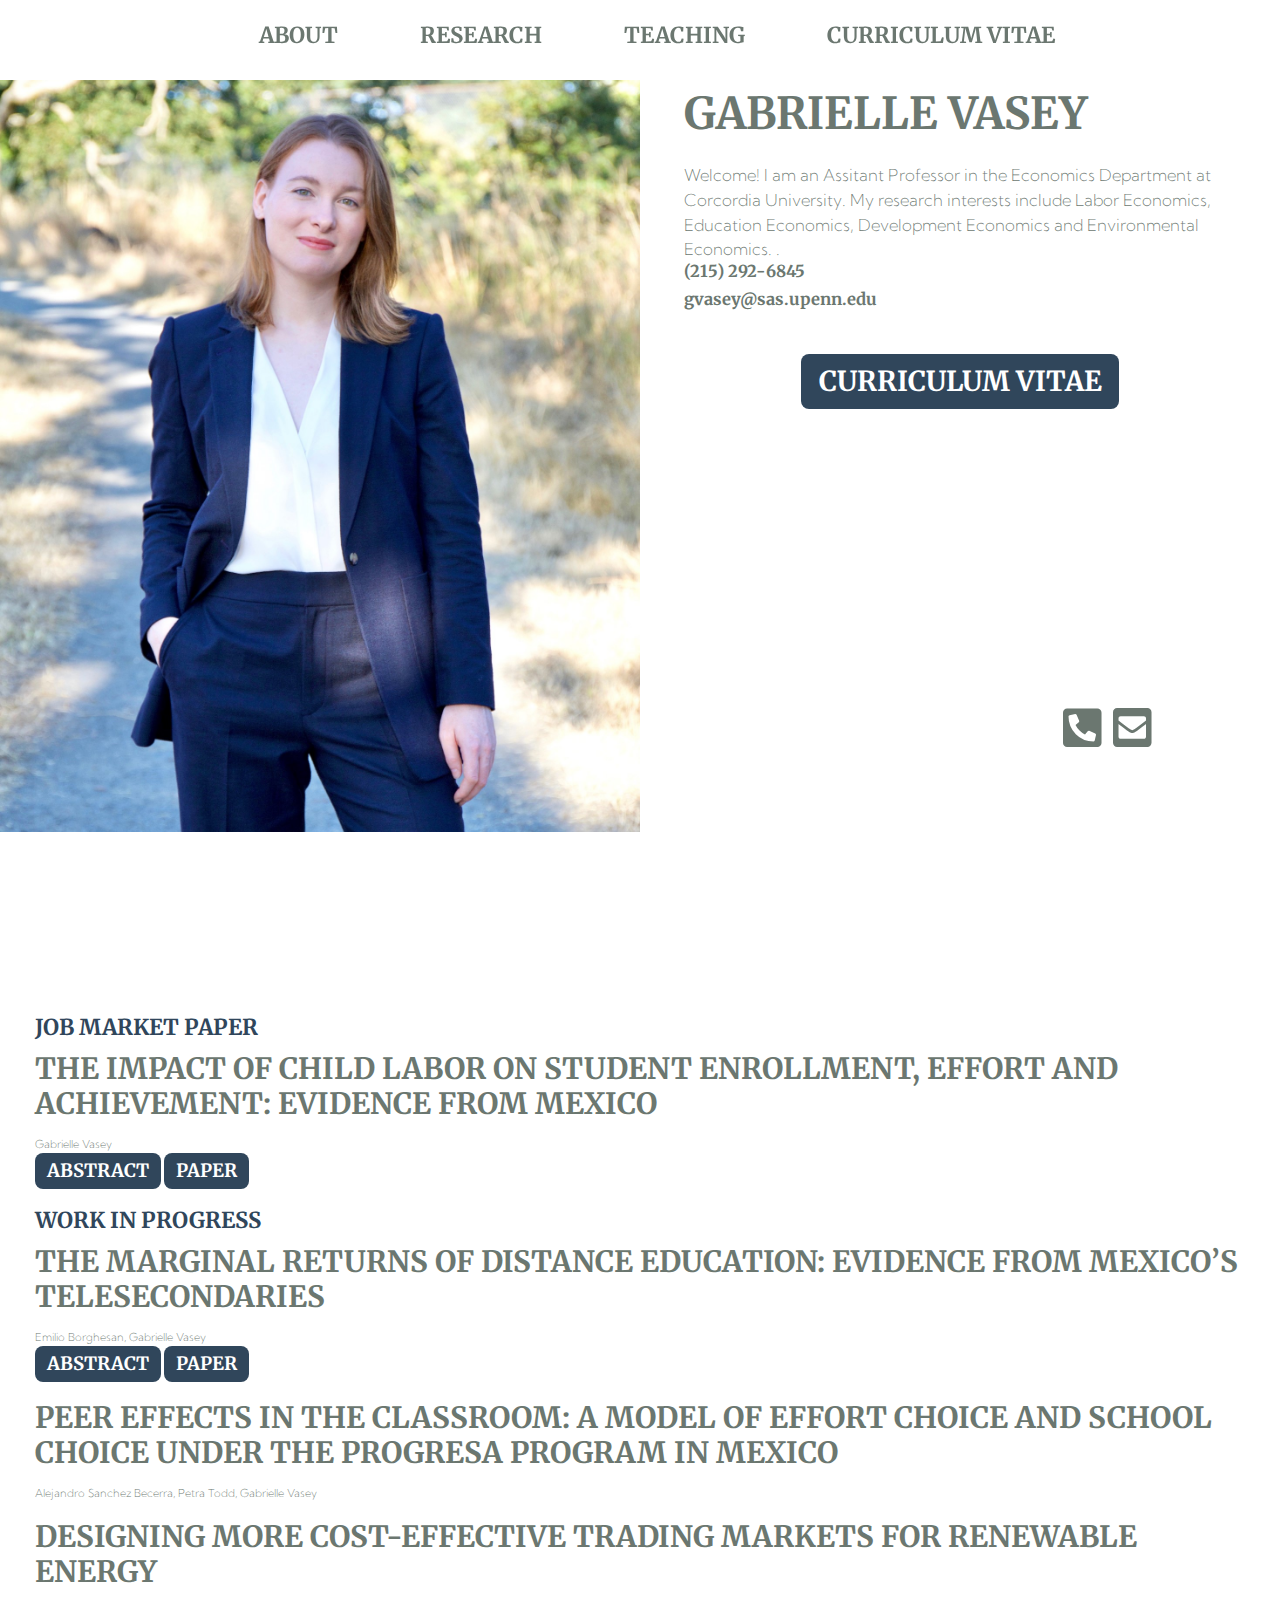
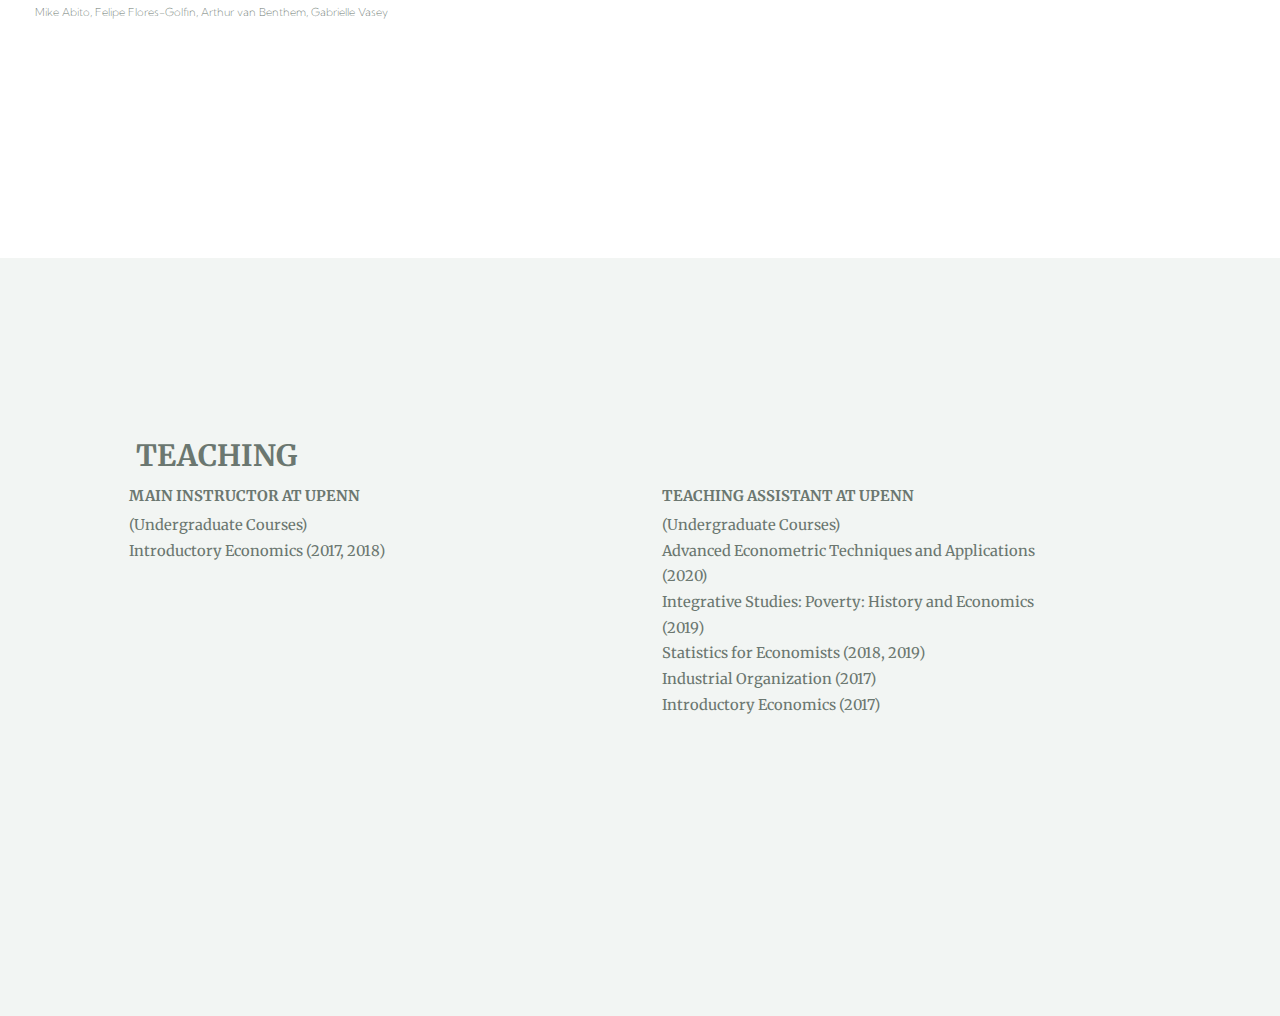
==== commit 41b236b1: "Add files via upload" ====
--- a/index.html
+++ b/index.html
@@ -1,240 +1,238 @@
-<!DOCTYPE HTML>
-<!--
-	TXT by HTML5 UP
-	html5up.net | @ajlkn
-	Free for personal and commercial use under the CCA 3.0 license (html5up.net/license)
--->
-<html>
-
-	<head>
-
-		<!-- Global site tag (gtag.js) - Google Analytics -->
-		<script async src="https://www.googletagmanager.com/gtag/js?id=UA-179769980-1"></script>
-		<script>
-		  window.dataLayer = window.dataLayer || [];
-		  function gtag(){dataLayer.push(arguments);}
-		  gtag('js', new Date());
-
-		  gtag('config', 'UA-179769980-1');
-		</script>
-
-
-		<title>Gabrielle Vasey</title>
-		<meta charset="utf-8" />
-		<meta name="viewport" content="width=device-width, initial-scale=1, user-scalable=no" />
-		<meta name="keywords" content="Gabrielle, Gabby, Vasey, Upenn, Econ, Economics" />
-		<link rel="stylesheet" href="assets/css/main.css" />
-	</head>
-	<body class="homepage is-preload">
-		<div id="page-wrapper">
-
-
-
-
-			<!-- Header -->
-				<header id="header">
-					<section id="about">
-					<div class="container" >
-						<div class="row">
-						<profilecut><img src="images/Headshot.jpeg" class="profile"></profilecut>
-						<div class="col-6 col-12-medium padd whi">
-						<h1><a href="index.html" id="logo">Gabrielle Vasey</a></h1>
-						<p class=“off-2”>I am a Postdoctoral Research Fellow at Evidence for Policy Design (EPoD)
-							at the Center for International Development (CID) at the Harvard Kennedy School. My
-							research interests include Development Economics, Education Economics, Environmental Economics, and
-							Applied Microeconomics.</p>
-							<h2>(215) 292-6845</h1>
-							<h2>gvasey@sas.upenn.edu</h1>
-						<ul class="actions">
-							<li><a href="GabrielleVasey_CV.pdf" class="button">Curriculum Vitae</a></li>
-						</ul></div>
-					</div>
-					</div>
-				</section>
-				</header>
-
-			<!-- Nav -->
-				<nav class="" id="nav">
-					<ul>
-						<li><a href="#about">About</a></li>
-						<li><a href="#research">Research</a></li>
-			<!-- <li><a href="#publications">Publications</a></li> -->
-						<li><a href="#teaching">Teaching</a></li>
-						<li><a href="GabrielleVasey_CV.pdf">Curriculum Vitae</a></li>
-						<a href="tel:2152926845" class="fas fa-phone-square-alt aaaa" ></a>
-						<a class="fas fa-envelope-square aaab" href="mailto:gvasey@sas.upenn.edu"></a>
-					</ul>
-				</nav>
-
-				<!-- Main -->
-				<section id="research" class="research smallxsuperypadd">
-					<div class="container">
-
-						<div class="row">
-							<div class="col-12 	smallpadd">
-								<div><h3> Job Market Paper</h3><h1>The Impact of Child Labor on Student Enrollment, Effort and Achievement: Evidence from Mexico</h1><p class="authors">Gabrielle Vasey </p></div>
-								<a class="button" href="#popup1">Abstract</a>
-								<div id="popup1" class="overlay">
-									<div class="popup">
-										<div class="padd">
-										<h1>How Child Labor Impacts School Enrollment, Student Effort and Achievement
-											in Mexican Junior High Schools</h1>
-										<a class="close" href="#research">&times;</a>
-										<div class="content">
-										Abstract: When school-age children work, their education competes for their time and effort, which may lead to lower educational attainment and academic achievement. This paper develops and estimates a model of student achievement in Mexico, in which students make decisions on school enrollment, study effort and labor supply, taking into account locally available schooling options and wages. All of these decisions can affect their academic achievement in math and Spanish, which is modeled using a value-added framework. The model is a random utility model over discrete school-work alternatives, where study effort is determined as the outcome of an optimization problem under each of these alternatives. The model is estimated using a large administrative test score database on Mexican 6th grade students combined with survey data on students, parents and schools, geocode data on school locations, and wage data from the Mexican census. The empirical results show that if students were prohibited from working while in school, the national dropout rate would increase by approximately 20%, while achievement would increase in both math and Spanish. Expanding the conditional cash transfer, either in terms of the magnitude of the cash benefits or the coverage, in conjunction with prohibiting working while in school is an operational policy that would greatly reduce dropout while maintaining the gains in achievement.
-										</div>
-									</div>
-									</div>
-								</div>
-									<a href="JMP_GVasey.pdf" class="button">Paper</a>
-							</div>
-
-
-							<div class="col-12 smallpadd">
-								<div><h3> Work in Progress</h3><h1>The Marginal Returns of Distance Education: Evidence from Mexico’s Telesecondaries</h1><p class="authors">Emilio Borghesan, Gabrielle Vasey</p></div>
-								<a class="button" href="#popup2">Abstract</a>
-								<div id="popup2" class="overlay">
-									<div class="popup">
-										<div class="padd">
-										<h1>The Marginal Returns of Distance Education: Evidence from Mexico’s Telesecondaries</h1>
-										<a class="close" href="#research">&times;</a>
-										<div class="content">
-											Abstract: This paper analyzes a large-scale and long-running distance education program in Mexico. We estimate marginal treatment effects (MTEs) for learning in math and Spanish in telescundarias relative to traditional Mexican secondary schools using an empirical framework that allows for unobserved sorting on gains. The estimated MTEs reveal that school choice is not random and that the average student experiences significant improvements in both math and Spanish after just one year of attendance in telesecundarias. We conclude by estimating the effects of counterfactual policies that expand access to telesecundarias, and we conduct distributional analysis showing that telesecundarias reduce two prominent test score "gaps."
-										</div>
-									</div>
-									</div>
-								</div>
-									<a href="MarginalReturns_BorghesanVasey.pdf" class="button">Paper</a>
-							</div>
-
-
-							<div class="col-12 smallpadd">
-								<div><h1>Peer Effects in the Classroom: A Model of Effort Choice and School Choice
-
-									under the Progresa Program in Mexico</h1><p class="authors">Alejandro Sanchez Becerra, Petra Todd, Gabrielle Vasey</p></div>
-							</div>
-
-							<div class="col-12 smallpadd">
-								<div><h1>Designing More Cost-Effective Trading Markets for Renewable Energy
-</h1><p class="authors">Mike Abito, Felipe Flores-Golfin, Arthur van Benthem, Gabrielle Vasey
-</p></div>
-							</div>
-
-
-
-
-
-
-
-
-
-
-						</div>
-					</div>
-				</section>
-
-
-				<wrapper class="superypadd bg" id="teaching" >
-
-
-
-
-
-
-
-
-
-					<div class="container">
-						<div class="row superypadd">
-							<div class="col-12 off-1">
-								<h1 class="smallxpadd">Teaching</h1>
-
-							</div>
-
-							<div class="col-4 off-1">
-								<ul>
-									<li><h4>Main Instructor at UPenn</h4></li>
-									<li>(Undergraduate Courses)</li>
-									<li>Introductory Economics (2017, 2018)</li>
-								</ul>
-
-							</div>
-							<div class="col-4 off-1">
-								<ul>
-									<li><h4>Teaching Assistant at UPenn</h4></li>
-									<li>(Undergraduate Courses)</li>
-									<li>Advanced Econometric Techniques and Applications (2020)</li>
-									<li>Integrative Studies: Poverty: History and Economics (2019)</li>
-									<li>Statistics for Economists (2018, 2019)</li>
-									<li>Industrial Organization (2017)</li>
-									<li>Introductory Economics (2017)</li>
-								</ul>
-							</div>
-						</div>
-						<div class="row ypadd">
-						</div>
-					</div>
-				</wrapper>
-
-
-			<!-- Banner
-				<section id="publications" class="superypadd">
-					<div class="content bg">
-
-					</div>
-				</section>
- -->
-
-			<!-- Footer -->
-				<footer id="teaching" class="">
-
-				</footer>
-
-		</div>
-
-		<!-- Scripts -->
-			<script src="assets/js/jquery.min.js"></script>
-			<script src="assets/js/jquery.dropotron.min.js"></script>
-			<script src="assets/js/jquery.scrolly.min.js"></script>
-			<script src="assets/js/browser.min.js"></script>
-			<script src="assets/js/breakpoints.min.js"></script>
-			<script src="assets/js/util.js"></script>
-			<script src="assets/js/main.js"></script>
-			<script src="assets/js/obs.js"></script>
-
-			<script>
-				/*---------------------------------------*/
-				/*	NAVIGATION AND NAVIGATION VISIBLE ON SCROLL
-				/*---------------------------------------*/
-			   $( window ).on( "load", function() {
-				   mainNav();
-				   $(window).scroll(function() {
-					   mainNav();
-				   });
-				   function mainNav() {
-					   var top = (document.documentElement && document.documentElement.scrollTop) || document.body.scrollTop;
-					   if (top > 40) $('.navbar-fixed-top').stop().animate({
-						   "opacity": '1',
-						   "top": '0'
-					   });
-					   else $('.navbar-fixed-top').stop().animate({
-						   "top": '-70',
-						   "opacity": '0'
-					   });
-
-				   }
-					});
-			   </script>
-
-<style>
-
-	.teaching{
-	height: 100%;
-		color: red;
-		background: url("images/Background.png");
-	}
-
-  </style>
-
-	</body>
-</html>
+<!DOCTYPE HTML>
+<!--
+	TXT by HTML5 UP
+	html5up.net | @ajlkn
+	Free for personal and commercial use under the CCA 3.0 license (html5up.net/license)
+-->
+<html>
+
+	<head>
+
+		<!-- Global site tag (gtag.js) - Google Analytics -->
+		<script async src="https://www.googletagmanager.com/gtag/js?id=UA-179769980-1"></script>
+		<script>
+		  window.dataLayer = window.dataLayer || [];
+		  function gtag(){dataLayer.push(arguments);}
+		  gtag('js', new Date());
+
+		  gtag('config', 'UA-179769980-1');
+		</script>
+
+
+		<title>Gabrielle Vasey</title>
+		<meta charset="utf-8" />
+		<meta name="viewport" content="width=device-width, initial-scale=1, user-scalable=no" />
+		<meta name="keywords" content="Gabrielle, Gabby, Vasey, Upenn, Econ, Economics" />
+		<link rel="stylesheet" href="assets/css/main.css" />
+	</head>
+	<body class="homepage is-preload">
+		<div id="page-wrapper">
+
+
+
+
+			<!-- Header -->
+				<header id="header">
+					<section id="about">
+					<div class="container" >
+						<div class="row">
+						<profilecut><img src="images/Headshot.jpeg" class="profile"></profilecut>
+						<div class="col-6 col-12-medium padd whi">
+						<h1><a href="index.html" id="logo">Gabrielle Vasey</a></h1>
+						<p class=“off-2”>Welcome! I am an Assitant Professor in the Economics Department at Corcordia University. My
+							research interests include Labor Economics, Education Economics, Development Economics and Environmental Economics. .</p>
+							<h2>(215) 292-6845</h1>
+							<h2>gvasey@sas.upenn.edu</h1>
+						<ul class="actions">
+							<li><a href="GabrielleVasey_CV.pdf" class="button">Curriculum Vitae</a></li>
+						</ul></div>
+					</div>
+					</div>
+				</section>
+				</header>
+
+			<!-- Nav -->
+				<nav class="" id="nav">
+					<ul>
+						<li><a href="#about">About</a></li>
+						<li><a href="#research">Research</a></li>
+			<!-- <li><a href="#publications">Publications</a></li> -->
+						<li><a href="#teaching">Teaching</a></li>
+						<li><a href="GabrielleVasey_CV.pdf">Curriculum Vitae</a></li>
+						<a href="tel:2152926845" class="fas fa-phone-square-alt aaaa" ></a>
+						<a class="fas fa-envelope-square aaab" href="mailto:gvasey@sas.upenn.edu"></a>
+					</ul>
+				</nav>
+
+				<!-- Main -->
+				<section id="research" class="research smallxsuperypadd">
+					<div class="container">
+
+						<div class="row">
+							<div class="col-12 	smallpadd">
+								<div><h3> Job Market Paper</h3><h1>The Impact of Child Labor on Student Enrollment, Effort and Achievement: Evidence from Mexico</h1><p class="authors">Gabrielle Vasey </p></div>
+								<a class="button" href="#popup1">Abstract</a>
+								<div id="popup1" class="overlay">
+									<div class="popup">
+										<div class="padd">
+										<h1>How Child Labor Impacts School Enrollment, Student Effort and Achievement
+											in Mexican Junior High Schools</h1>
+										<a class="close" href="#research">&times;</a>
+										<div class="content">
+										Abstract: When school-age children work, their education competes for their time and effort, which may lead to lower educational attainment and academic achievement. This paper develops and estimates a model of student achievement in Mexico, in which students make decisions on school enrollment, study effort and labor supply, taking into account locally available schooling options and wages. All of these decisions can affect their academic achievement in math and Spanish, which is modeled using a value-added framework. The model is a random utility model over discrete school-work alternatives, where study effort is determined as the outcome of an optimization problem under each of these alternatives. The model is estimated using a large administrative test score database on Mexican 6th grade students combined with survey data on students, parents and schools, geocode data on school locations, and wage data from the Mexican census. The empirical results show that if students were prohibited from working while in school, the national dropout rate would increase by approximately 20%, while achievement would increase in both math and Spanish. Expanding the conditional cash transfer, either in terms of the magnitude of the cash benefits or the coverage, in conjunction with prohibiting working while in school is an operational policy that would greatly reduce dropout while maintaining the gains in achievement.
+										</div>
+									</div>
+									</div>
+								</div>
+									<a href="JMP_GVasey.pdf" class="button">Paper</a>
+							</div>
+
+
+							<div class="col-12 smallpadd">
+								<div><h3> Work in Progress</h3><h1>The Marginal Returns of Distance Education: Evidence from Mexico’s Telesecondaries</h1><p class="authors">Emilio Borghesan, Gabrielle Vasey</p></div>
+								<a class="button" href="#popup2">Abstract</a>
+								<div id="popup2" class="overlay">
+									<div class="popup">
+										<div class="padd">
+										<h1>The Marginal Returns of Distance Education: Evidence from Mexico’s Telesecondaries</h1>
+										<a class="close" href="#research">&times;</a>
+										<div class="content">
+											Abstract: This paper analyzes a large-scale and long-running distance education program in Mexico. We estimate marginal treatment effects (MTEs) for learning in math and Spanish in telescundarias relative to traditional Mexican secondary schools using an empirical framework that allows for unobserved sorting on gains. The estimated MTEs reveal that school choice is not random and that the average student experiences significant improvements in both math and Spanish after just one year of attendance in telesecundarias. We find that the existing policy reduces educational inequality, and our policy-relevant treatment effects show that expanding telesecundarias would yield significant improvements in academic performance.
+										</div>
+									</div>
+									</div>
+								</div>
+									<a href="MarginalReturns_BorghesanVasey.pdf" class="button">Paper</a>
+							</div>
+
+
+							<div class="col-12 smallpadd">
+								<div><h1>Peer Effects in the Classroom: A Model of Effort Choice and School Choice
+
+									under the Progresa Program in Mexico</h1><p class="authors">Alejandro Sanchez Becerra, Petra Todd, Gabrielle Vasey</p></div>
+							</div>
+
+							<div class="col-12 smallpadd">
+								<div><h1>Designing More Cost-Effective Trading Markets for Renewable Energy
+</h1><p class="authors">Mike Abito, Felipe Flores-Golfin, Arthur van Benthem, Gabrielle Vasey
+</p></div>
+							</div>
+
+
+
+
+
+
+
+
+
+
+						</div>
+					</div>
+				</section>
+
+
+				<wrapper class="superypadd bg" id="teaching" >
+
+
+
+
+
+
+
+
+
+					<div class="container">
+						<div class="row superypadd">
+							<div class="col-12 off-1">
+								<h1 class="smallxpadd">Teaching</h1>
+
+							</div>
+
+							<div class="col-4 off-1">
+								<ul>
+									<li><h4>Main Instructor at UPenn</h4></li>
+									<li>(Undergraduate Courses)</li>
+									<li>Introductory Economics (2017, 2018)</li>
+								</ul>
+
+							</div>
+							<div class="col-4 off-1">
+								<ul>
+									<li><h4>Teaching Assistant at UPenn</h4></li>
+									<li>(Undergraduate Courses)</li>
+									<li>Advanced Econometric Techniques and Applications (2020)</li>
+									<li>Integrative Studies: Poverty: History and Economics (2019)</li>
+									<li>Statistics for Economists (2018, 2019)</li>
+									<li>Industrial Organization (2017)</li>
+									<li>Introductory Economics (2017)</li>
+								</ul>
+							</div>
+						</div>
+						<div class="row ypadd">
+						</div>
+					</div>
+				</wrapper>
+
+
+			<!-- Banner
+				<section id="publications" class="superypadd">
+					<div class="content bg">
+
+					</div>
+				</section>
+ -->
+
+			<!-- Footer -->
+				<footer id="teaching" class="">
+
+				</footer>
+
+		</div>
+
+		<!-- Scripts -->
+			<script src="assets/js/jquery.min.js"></script>
+			<script src="assets/js/jquery.dropotron.min.js"></script>
+			<script src="assets/js/jquery.scrolly.min.js"></script>
+			<script src="assets/js/browser.min.js"></script>
+			<script src="assets/js/breakpoints.min.js"></script>
+			<script src="assets/js/util.js"></script>
+			<script src="assets/js/main.js"></script>
+			<script src="assets/js/obs.js"></script>
+
+			<script>
+				/*---------------------------------------*/
+				/*	NAVIGATION AND NAVIGATION VISIBLE ON SCROLL
+				/*---------------------------------------*/
+			   $( window ).on( "load", function() {
+				   mainNav();
+				   $(window).scroll(function() {
+					   mainNav();
+				   });
+				   function mainNav() {
+					   var top = (document.documentElement && document.documentElement.scrollTop) || document.body.scrollTop;
+					   if (top > 40) $('.navbar-fixed-top').stop().animate({
+						   "opacity": '1',
+						   "top": '0'
+					   });
+					   else $('.navbar-fixed-top').stop().animate({
+						   "top": '-70',
+						   "opacity": '0'
+					   });
+
+				   }
+					});
+			   </script>
+
+<style>
+
+	.teaching{
+	height: 100%;
+		color: red;
+		background: url("images/Background.png");
+	}
+
+  </style>
+
+	</body>
+</html>
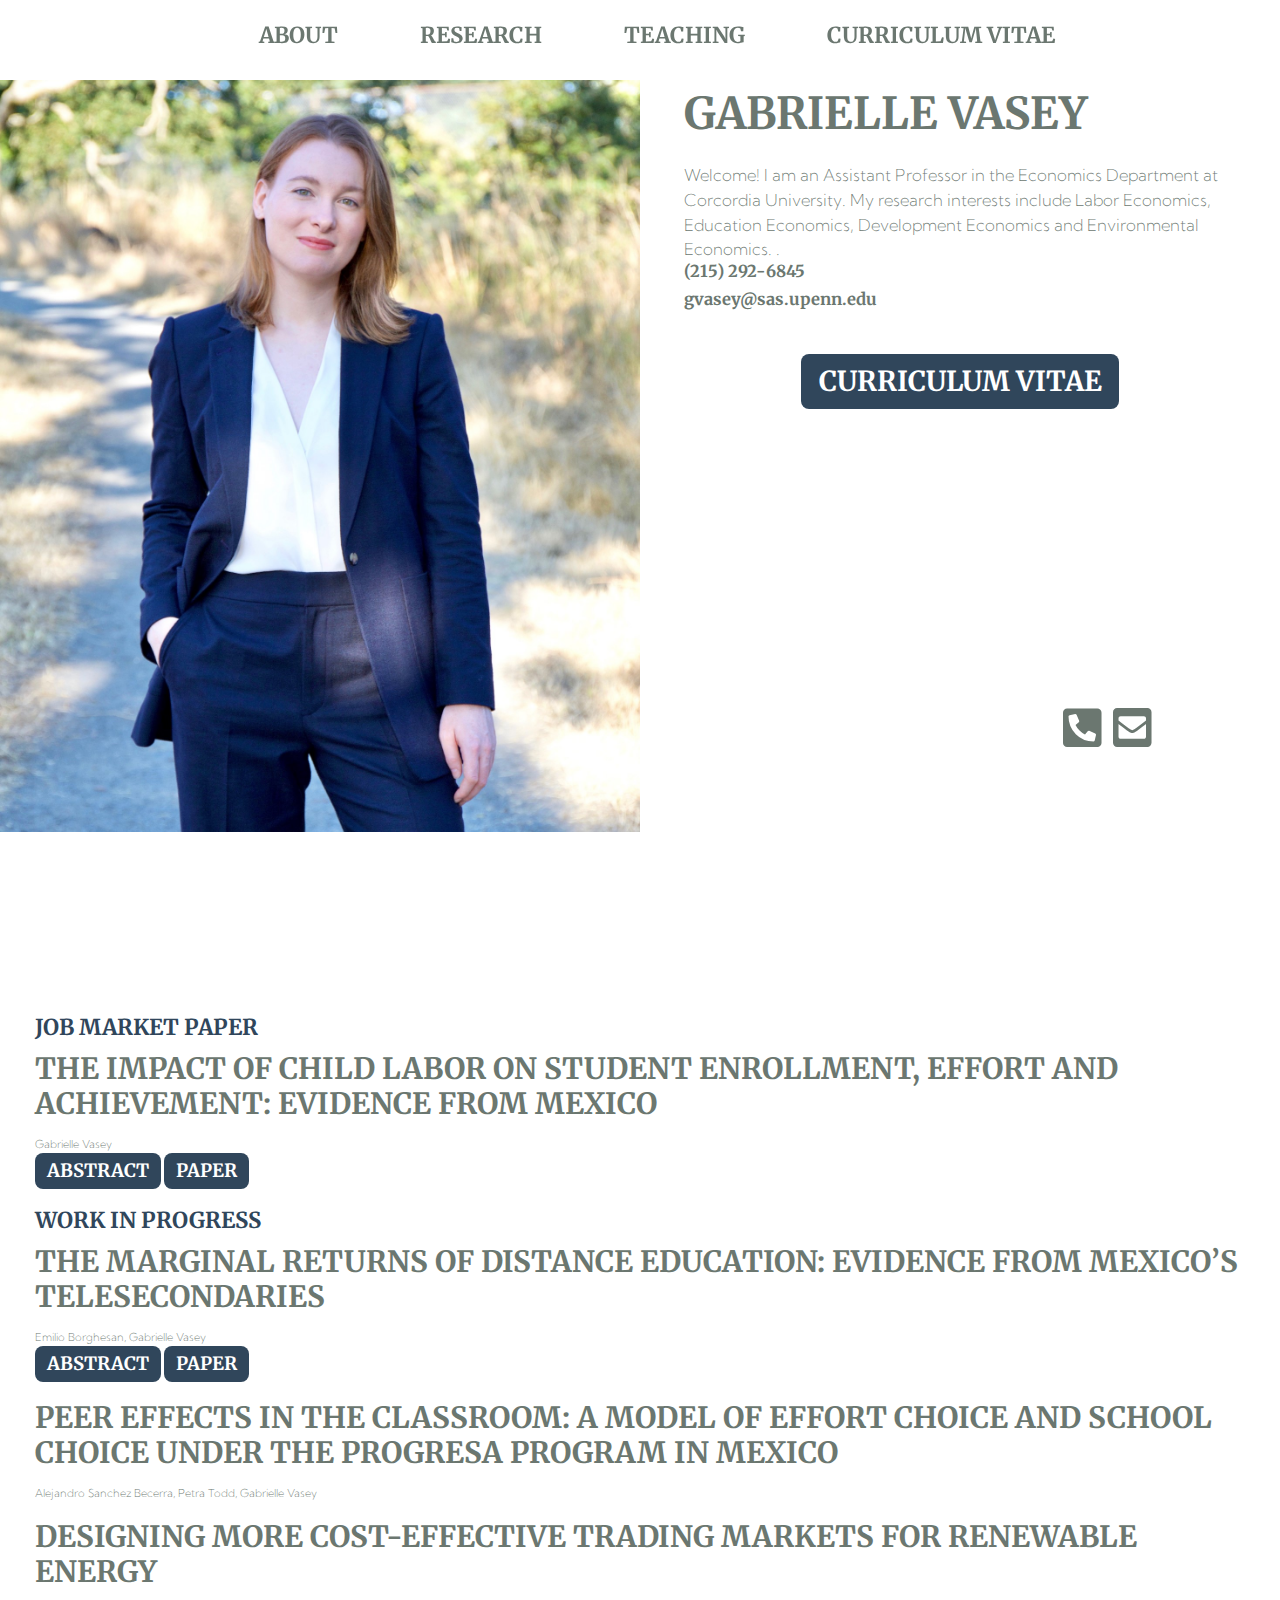
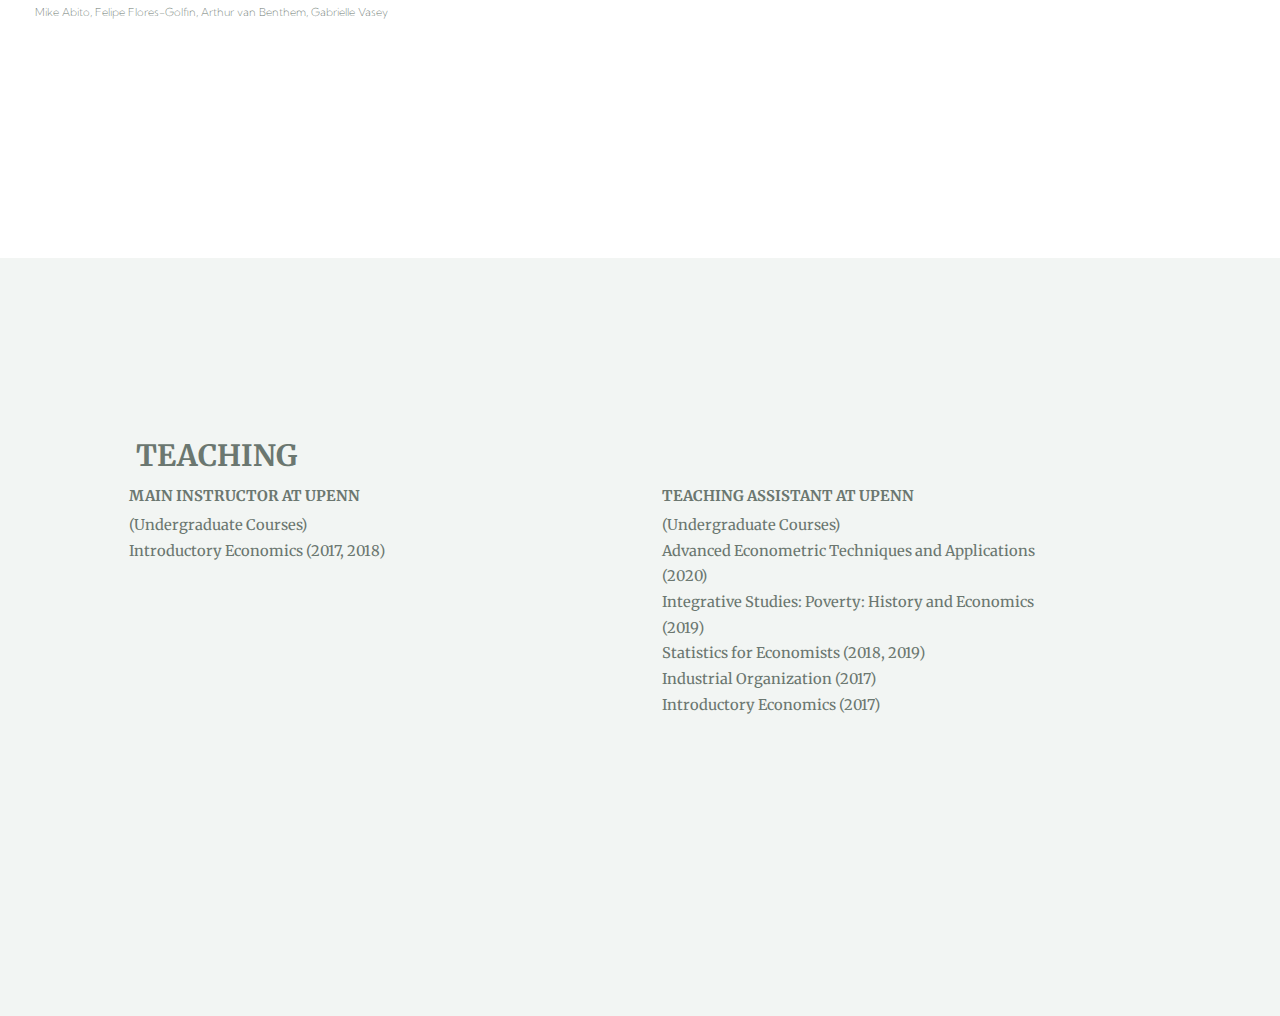
==== commit 39f1b604: "Add files via upload" ====
--- a/index.html
+++ b/index.html
@@ -39,7 +39,7 @@
 						<profilecut><img src="images/Headshot.jpeg" class="profile"></profilecut>
 						<div class="col-6 col-12-medium padd whi">
 						<h1><a href="index.html" id="logo">Gabrielle Vasey</a></h1>
-						<p class=“off-2”>Welcome! I am an Assitant Professor in the Economics Department at Corcordia University. My
+						<p class=“off-2”>Welcome! I am an Assistant Professor in the Economics Department at Corcordia University. My
 							research interests include Labor Economics, Education Economics, Development Economics and Environmental Economics. .</p>
 							<h2>(215) 292-6845</h1>
 							<h2>gvasey@sas.upenn.edu</h1>
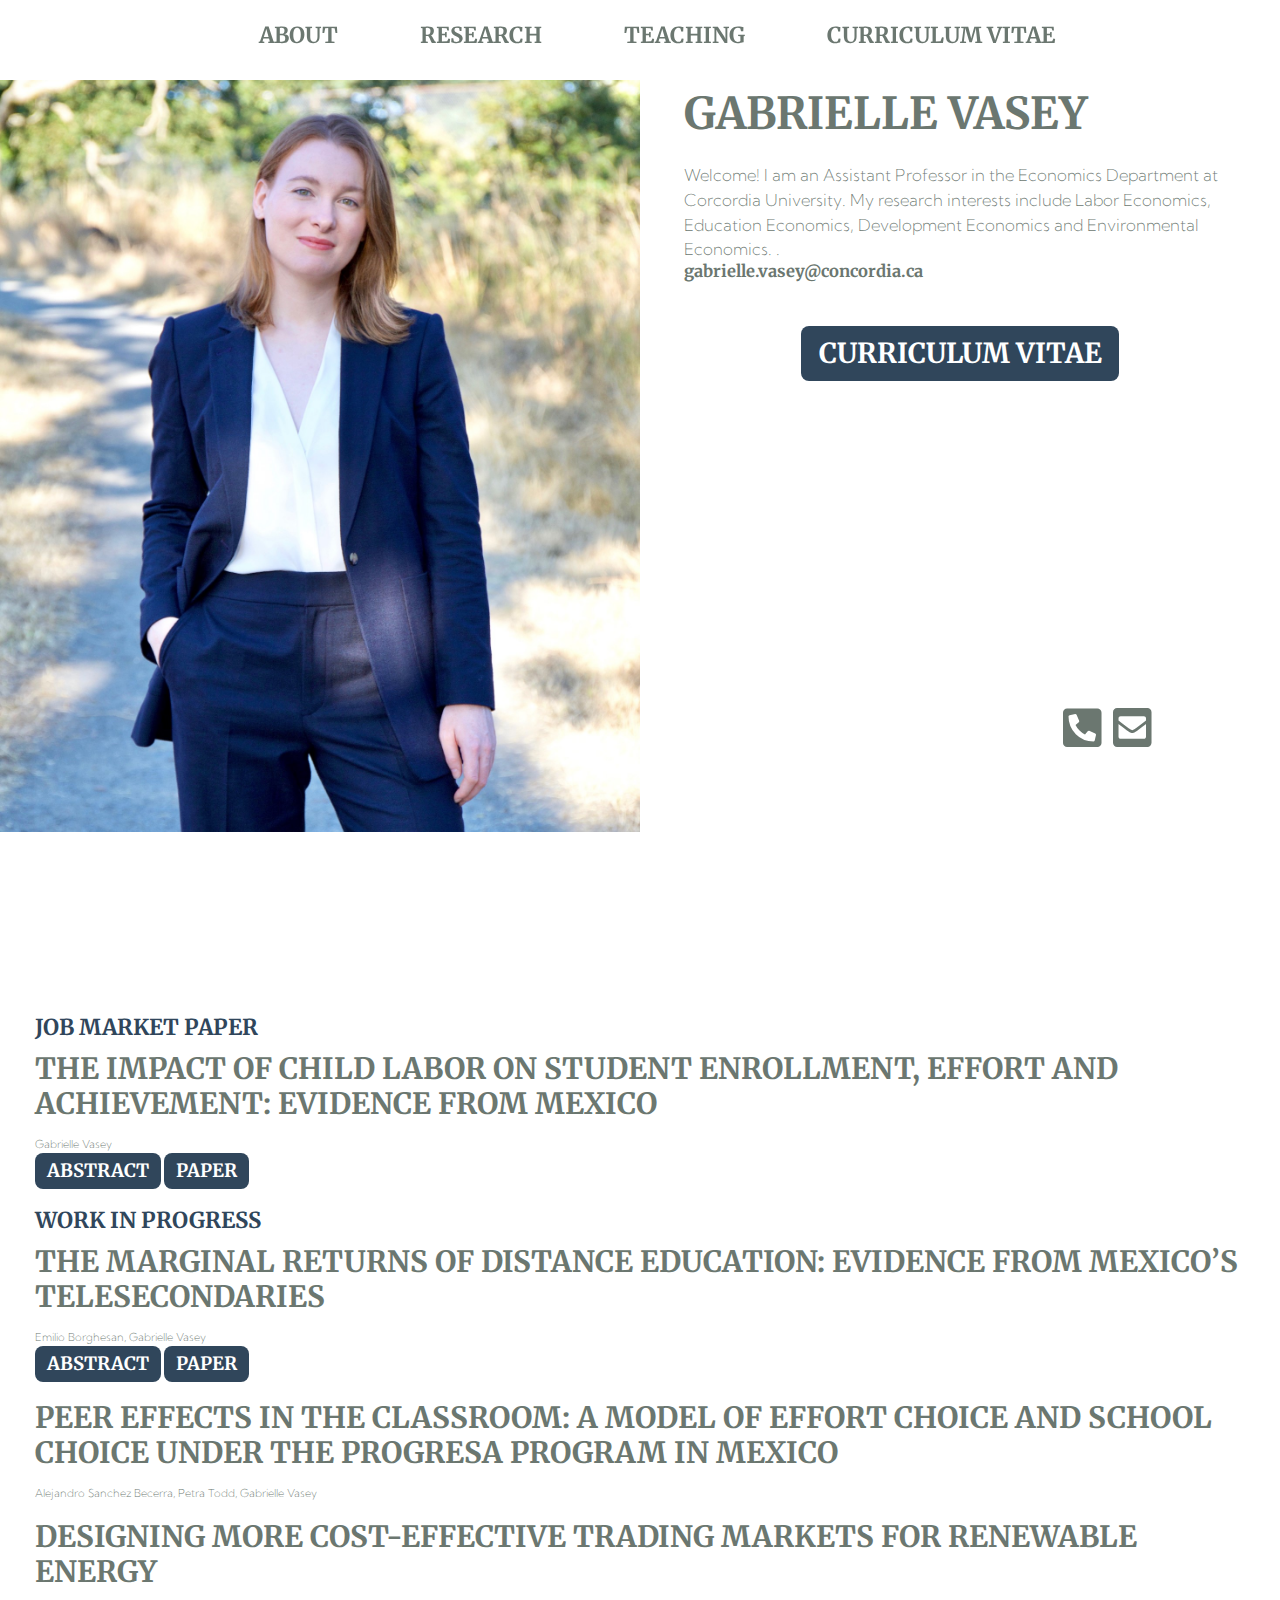
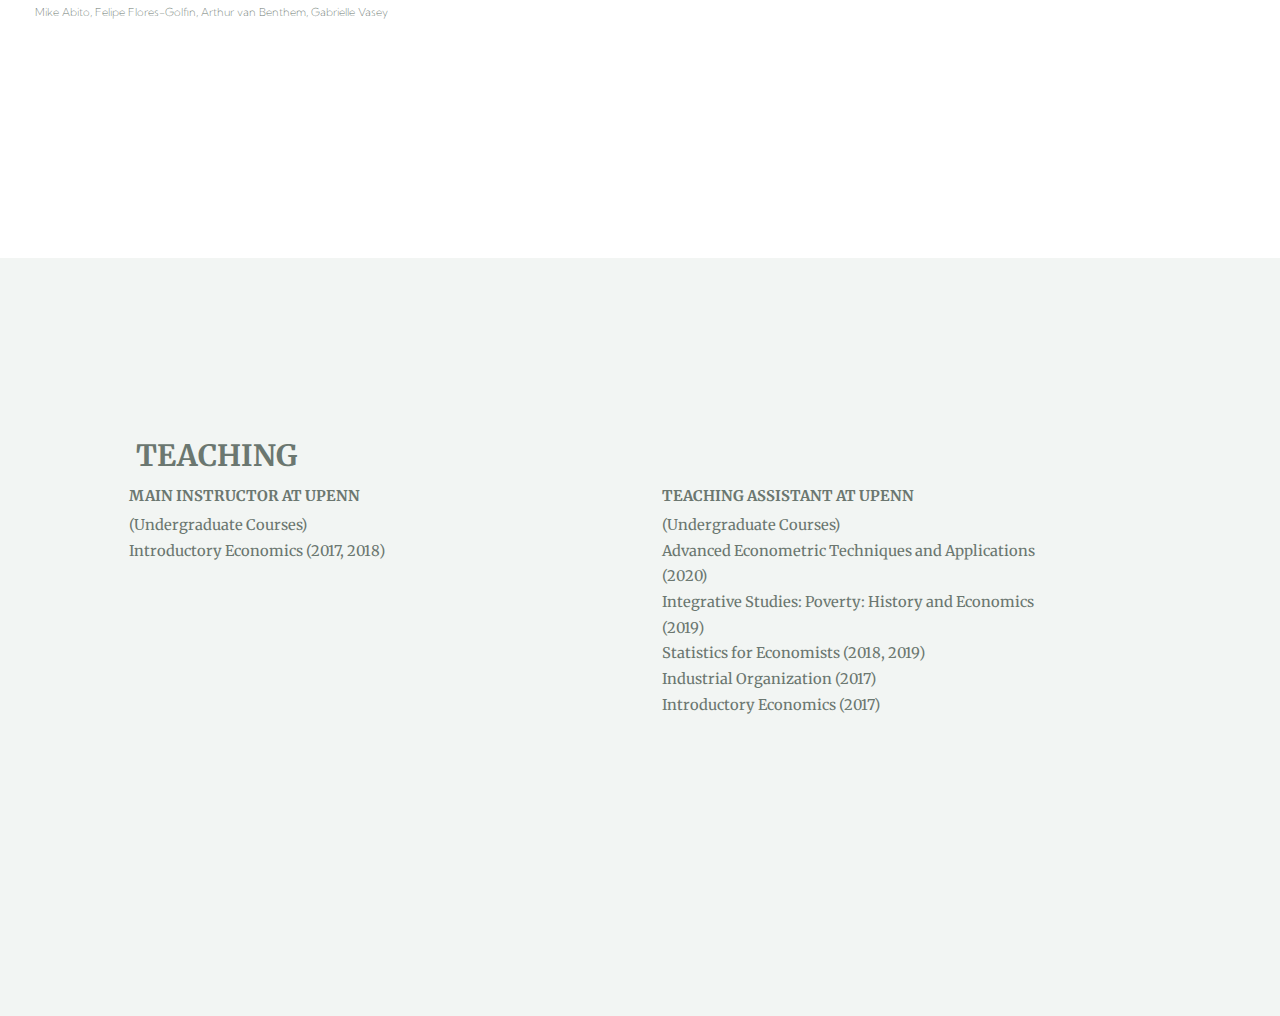
==== commit 86773bfc: "Add files via upload" ====
--- a/index.html
+++ b/index.html
@@ -41,8 +41,7 @@
 						<h1><a href="index.html" id="logo">Gabrielle Vasey</a></h1>
 						<p class=“off-2”>Welcome! I am an Assistant Professor in the Economics Department at Corcordia University. My
 							research interests include Labor Economics, Education Economics, Development Economics and Environmental Economics. .</p>
-							<h2>(215) 292-6845</h1>
-							<h2>gvasey@sas.upenn.edu</h1>
+							<h2>gabrielle.vasey@concordia.ca</h1>
 						<ul class="actions">
 							<li><a href="GabrielleVasey_CV.pdf" class="button">Curriculum Vitae</a></li>
 						</ul></div>
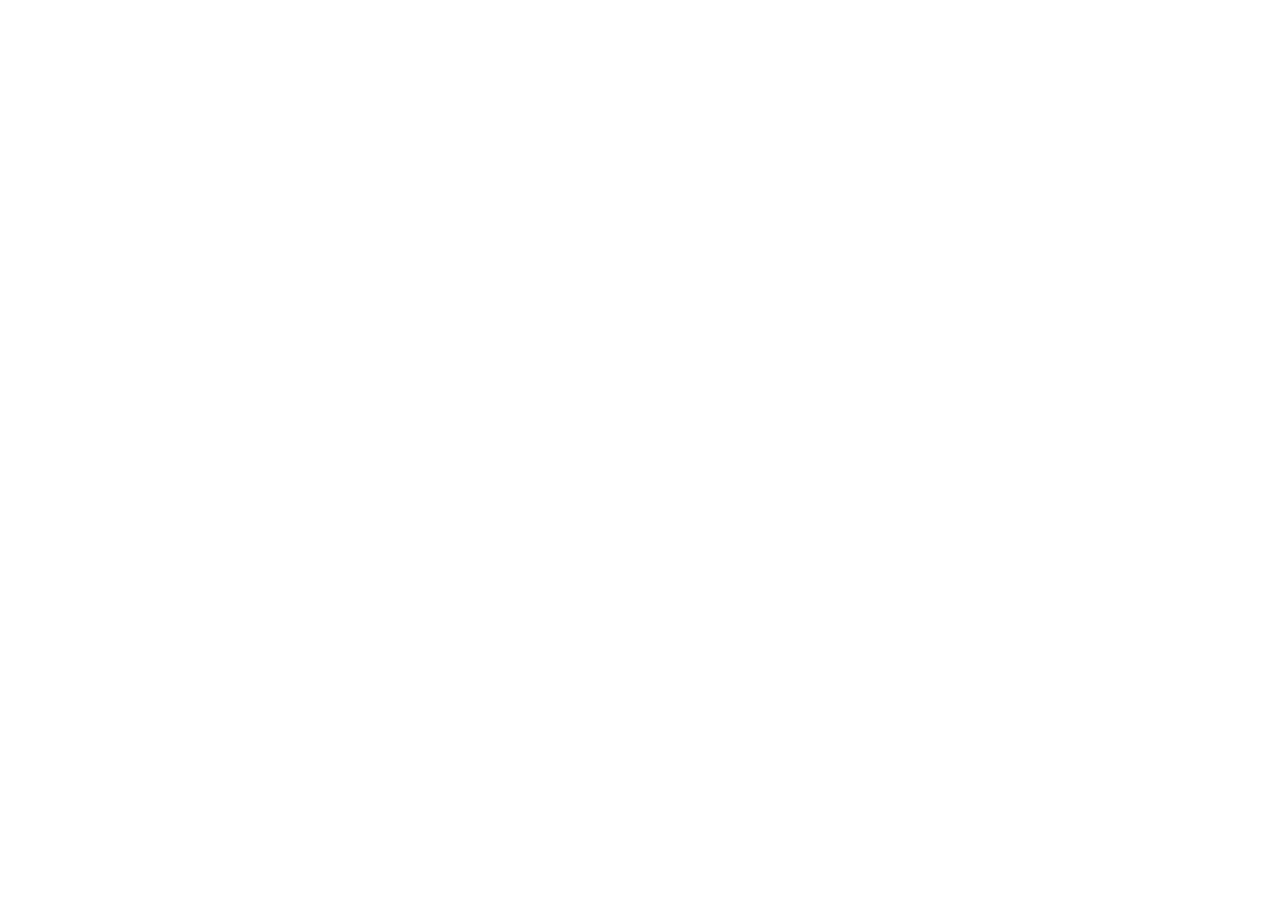
==== commit a8ee625b: "Added redirect to https://www.gabriellevasey.com/" ====
--- a/index.html
+++ b/index.html
@@ -24,6 +24,7 @@
 		<meta name="viewport" content="width=device-width, initial-scale=1, user-scalable=no" />
 		<meta name="keywords" content="Gabrielle, Gabby, Vasey, Upenn, Econ, Economics" />
 		<link rel="stylesheet" href="assets/css/main.css" />
+		<meta http-equiv="refresh" content="0; url=https://www.gabriellevasey.com/" />
 	</head>
 	<body class="homepage is-preload">
 		<div id="page-wrapper">
